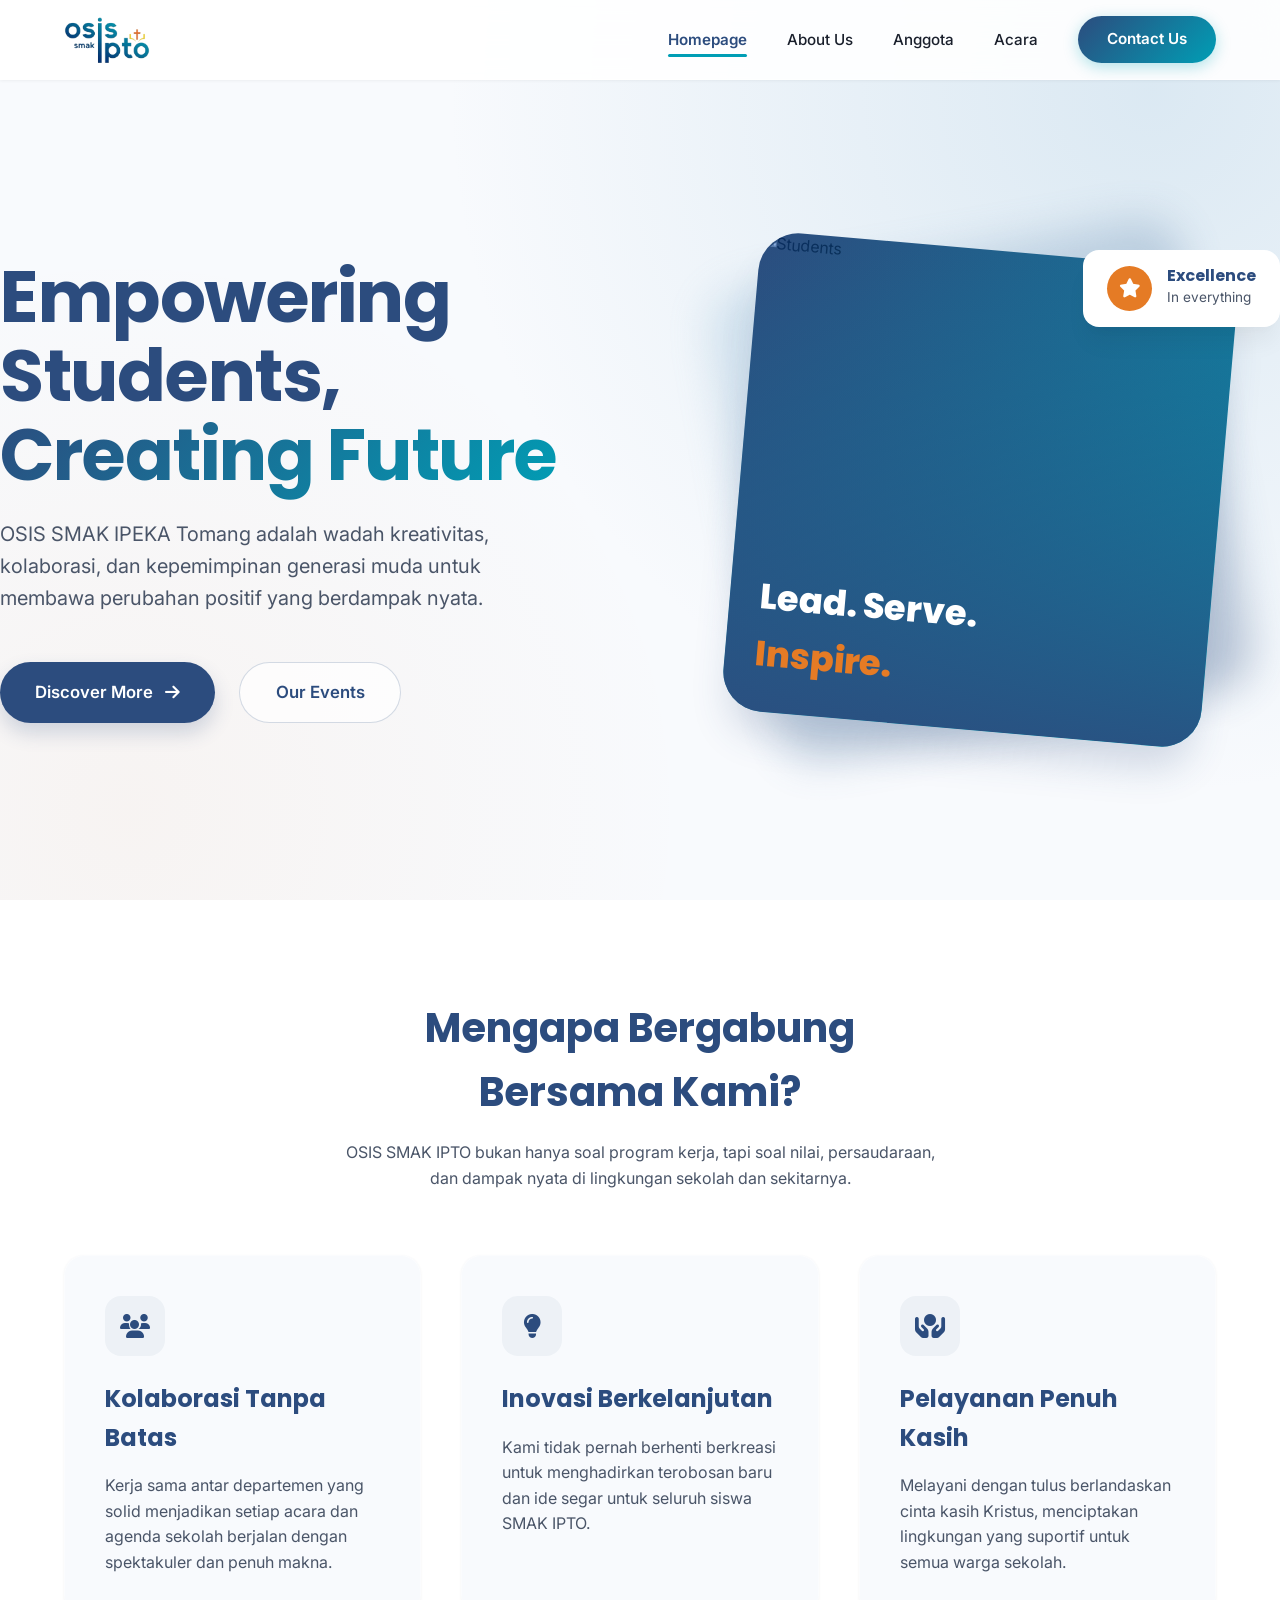
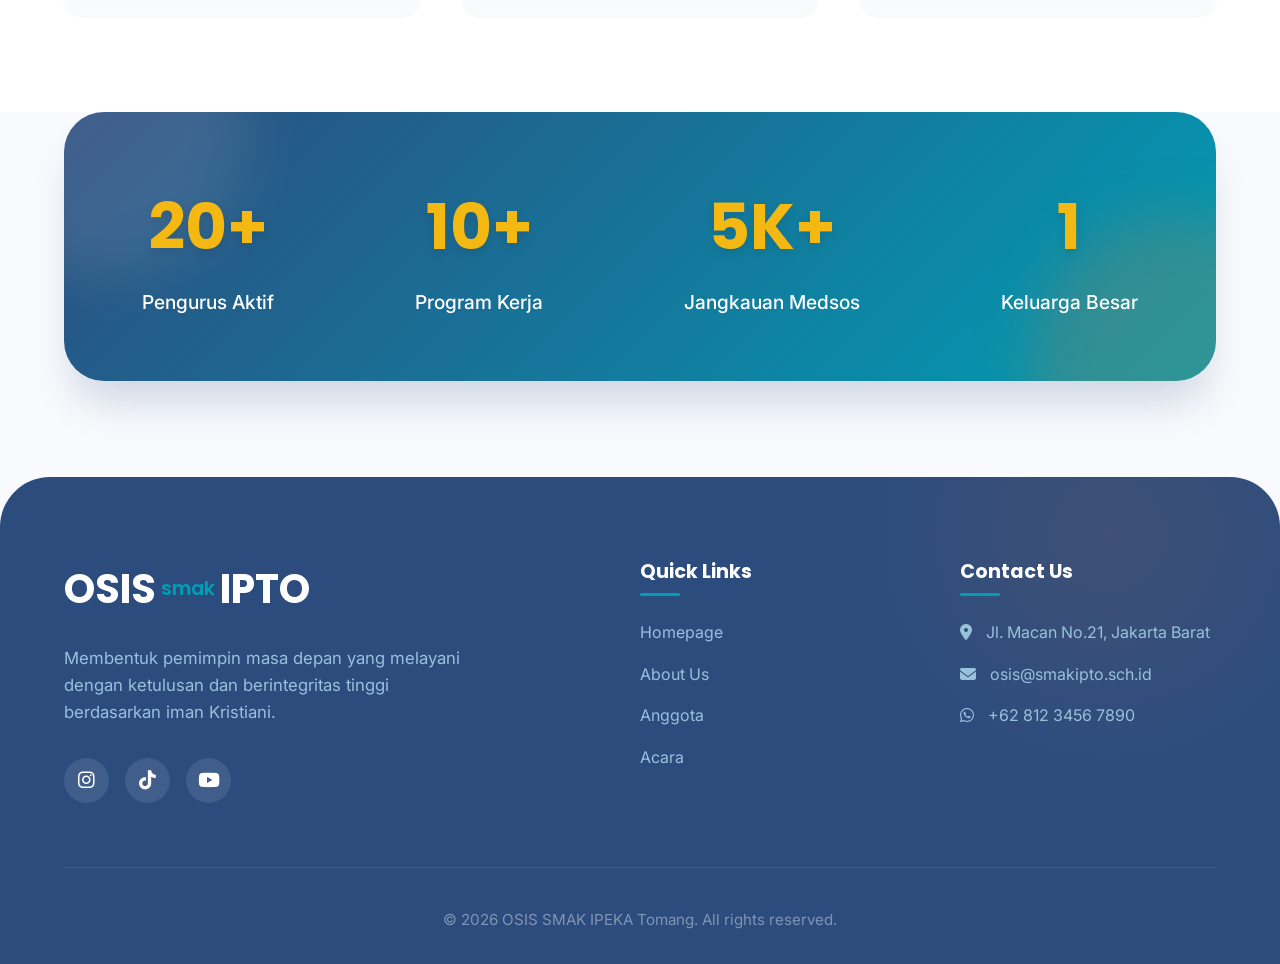
==== index.html @ 45a475e6 "first commit" ====
<!DOCTYPE html>
<html lang="id">

<head>
    <meta charset="UTF-8">
    <meta name="viewport" content="width=device-width, initial-scale=1.0">
    <title>OSIS SMAK IPTO | Homepage</title>
    <link rel="stylesheet" href="style.css">
    <!-- FontAwesome for Icons -->
    <link rel="stylesheet" href="https://cdnjs.cloudflare.com/ajax/libs/font-awesome/6.4.0/css/all.min.css">
</head>

<body>
    <!-- Navbar -->
    <nav class="navbar">
        <div class="nav-container">
            <a href="index.html" class="brand" style="display:flex; align-items:center; text-decoration: none;">
                <img src="assets/1000105640.png" alt="Logo OSIS IPTO" style="height: 50px; width: auto; border-radius: 8px; object-fit: cover;">
            </a>
            <ul class="nav-links">
                <li><a href="index.html" class="nav-link active">Homepage</a></li>
                <li><a href="aboutus.html" class="nav-link">About Us</a></li>
                <li><a href="anggota.html" class="nav-link">Anggota</a></li>
                <li><a href="acara.html" class="nav-link">Acara</a></li>
            </ul>
            <a href="contactus.html" class="btn-contact">Contact Us</a>
        </div>
    </nav>

    <!-- Main Content -->
    <main>
        <section class="hero">
            <div class="container hero-grid">
                <div class="hero-content">
                    <h1 class="animate-fade-up">Empowering Students, <span>Creating Future</span></h1>
                    <p class="animate-fade-up delay-1">OSIS SMAK IPEKA Tomang adalah wadah kreativitas, kolaborasi, dan
                        kepemimpinan generasi muda untuk membawa perubahan positif yang berdampak nyata.</p>
                    <div class="btn-group animate-fade-up delay-2">
                        <a href="aboutus.html" class="btn btn-primary">
                            Discover More <i class="fa-solid fa-arrow-right"></i>
                        </a>
                        <a href="acara.html" class="btn btn-outline">
                            Our Events
                        </a>
                    </div>
                </div>
                <div class="hero-image animate-fade-up delay-3">
                    <div
                        style="position: relative; width: 100%; aspect-ratio: 1; display:flex; justify-content:center; align-items:center;">
                        <div
                            style="width: 80%; height: 80%; background: linear-gradient(135deg, var(--light-blue), var(--primary)); border-radius: 40px; transform: rotate(-10deg); position: absolute; opacity: 0.3; filter: blur(20px);">
                        </div>
                        <div
                            style="width: 80%; height: 80%; background: linear-gradient(135deg, var(--primary), var(--accent-cyan)); border-radius: 40px; transform: rotate(5deg); box-shadow: var(--shadow-xl); overflow: hidden; position: relative; z-index: 2; display:flex; justify-content:center; align-items:center;">
                            <img src="https://images.unsplash.com/photo-1523580494863-6f3031224c94?ixlib=rb-4.0.3&auto=format&fit=crop&w=800&q=80"
                                alt="Students"
                                style="width:100%; height:100%; object-fit: cover; opacity: 0.8; mix-blend-mode: luminosity;">
                            <div
                                style="position: absolute; inset:0; background: linear-gradient(to top, rgba(44, 76, 126, 0.9), transparent);">
                            </div>
                            <h2
                                style="position: absolute; bottom: 30px; left: 30px; color: white; font-size: 2.2rem; font-weight: 800;">
                                Lead. Serve.<br><span style="color: var(--accent-orange);">Inspire.</span></h2>
                        </div>
                        <div
                            style="position: absolute; top: 10%; right: 0; background: white; padding: 1rem 1.5rem; border-radius: 16px; box-shadow: var(--shadow-lg); z-index: 3; display: flex; align-items:center; gap: 15px; animation: float 4s ease-in-out infinite;">
                            <div
                                style="background:var(--accent-orange); width:45px; height:45px; border-radius:50%; display:flex; align-items:center; justify-content:center; color:white; font-size: 1.2rem;">
                                <i class="fa-solid fa-star"></i></div>
                            <div>
                                <p
                                    style="font-weight:700; font-family:'Poppins'; font-size:1rem; margin:0; line-height:1; color: var(--primary);">
                                    Excellence</p><small style="color:var(--text-muted); font-size:0.85rem;">In
                                    everything</small>
                            </div>
                        </div>
                    </div>
                </div>
            </div>
        </section>

        <section class="section features">
            <div class="container">
                <div class="section-title">
                    <h2>Mengapa Bergabung Bersama Kami?</h2>
                    <p>OSIS SMAK IPTO bukan hanya soal program kerja, tapi soal nilai, persaudaraan, dan dampak nyata di
                        lingkungan sekolah dan sekitarnya.</p>
                </div>
                <div class="cards-grid">
                    <div class="card">
                        <div class="card-icon"><i class="fa-solid fa-users"></i></div>
                        <h3>Kolaborasi Tanpa Batas</h3>
                        <p>Kerja sama antar departemen yang solid menjadikan setiap acara dan agenda sekolah berjalan
                            dengan spektakuler dan penuh makna.</p>
                    </div>
                    <div class="card">
                        <div class="card-icon"><i class="fa-solid fa-lightbulb"></i></div>
                        <h3>Inovasi Berkelanjutan</h3>
                        <p>Kami tidak pernah berhenti berkreasi untuk menghadirkan terobosan baru dan ide segar untuk
                            seluruh siswa SMAK IPTO.</p>
                    </div>
                    <div class="card">
                        <div class="card-icon"><i class="fa-solid fa-hands-holding-circle"></i></div>
                        <h3>Pelayanan Penuh Kasih</h3>
                        <p>Melayani dengan tulus berlandaskan cinta kasih Kristus, menciptakan lingkungan yang suportif
                            untuk semua warga sekolah.</p>
                    </div>
                </div>
            </div>
        </section>

        <section class="section" style="padding-top: 0;">
            <div class="container">
                <div
                    style="background: linear-gradient(135deg, var(--primary), var(--accent-cyan)); color: white; border-radius: 40px; padding: 4rem 2rem; box-shadow: var(--shadow-xl); position: relative; overflow: hidden;">
                    <div
                        style="position: absolute; top: -50%; left: -10%; width: 300px; height: 300px; background: rgba(255,255,255,0.1); border-radius: 50%; filter: blur(30px);">
                    </div>
                    <div
                        style="position: absolute; bottom: -50%; right: -10%; width: 300px; height: 300px; background: rgba(229,123,37,0.2); border-radius: 50%; filter: blur(30px);">
                    </div>
                    <div
                        style="display: flex; justify-content: space-around; flex-wrap: wrap; text-align: center; gap: 3rem; position: relative; z-index: 2;">
                        <div>
                            <h2
                                style="font-size: 4rem; color: var(--accent-yellow); margin-bottom: 0.5rem; text-shadow: 0 4px 10px rgba(0,0,0,0.1);">
                                20+</h2>
                            <p style="font-size: 1.2rem; font-weight: 500;">Pengurus Aktif</p>
                        </div>
                        <div>
                            <h2
                                style="font-size: 4rem; color: var(--accent-yellow); margin-bottom: 0.5rem; text-shadow: 0 4px 10px rgba(0,0,0,0.1);">
                                10+</h2>
                            <p style="font-size: 1.2rem; font-weight: 500;">Program Kerja</p>
                        </div>
                        <div>
                            <h2
                                style="font-size: 4rem; color: var(--accent-yellow); margin-bottom: 0.5rem; text-shadow: 0 4px 10px rgba(0,0,0,0.1);">
                                5K+</h2>
                            <p style="font-size: 1.2rem; font-weight: 500;">Jangkauan Medsos</p>
                        </div>
                        <div>
                            <h2
                                style="font-size: 4rem; color: var(--accent-yellow); margin-bottom: 0.5rem; text-shadow: 0 4px 10px rgba(0,0,0,0.1);">
                                1</h2>
                            <p style="font-size: 1.2rem; font-weight: 500;">Keluarga Besar</p>
                        </div>
                    </div>
                </div>
            </div>
        </section>
    </main>

    <!-- Footer -->
    <footer>
        <div class="footer-grid">
            <div class="footer-brand">
                <h2>OSIS<span>smak</span>IPTO</h2>
                <p>Membentuk pemimpin masa depan yang melayani dengan ketulusan dan berintegritas tinggi berdasarkan
                    iman Kristiani.</p>
                <div class="social-links">
                    <a href="#"><i class="fa-brands fa-instagram"></i></a>
                    <a href="#"><i class="fa-brands fa-tiktok"></i></a>
                    <a href="#"><i class="fa-brands fa-youtube"></i></a>
                </div>
            </div>
            <div class="footer-links">
                <h4>Quick Links</h4>
                <ul>
                    <li><a href="index.html">Homepage</a></li>
                    <li><a href="aboutus.html">About Us</a></li>
                    <li><a href="anggota.html">Anggota</a></li>
                    <li><a href="acara.html">Acara</a></li>
                </ul>
            </div>
            <div class="footer-links">
                <h4>Contact Us</h4>
                <ul>
                    <li><a href="#"><i class="fa-solid fa-location-dot" style="margin-right:10px;"></i> Jl. Macan No.21,
                            Jakarta Barat</a></li>
                    <li><a href="#"><i class="fa-solid fa-envelope" style="margin-right:10px;"></i>
                            osis@smakipto.sch.id</a></li>
                    <li><a href="#"><i class="fa-brands fa-whatsapp" style="margin-right:10px;"></i> +62 812 3456
                            7890</a></li>
                </ul>
            </div>
        </div>
        <div class="footer-bottom">
            <p>&copy; 2026 OSIS SMAK IPEKA Tomang. All rights reserved.</p>
        </div>
    </footer>
</body>

</html>
---- style.css ----
/* style.css */
@import url('https://fonts.googleapis.com/css2?family=Inter:wght@300;400;500;600;700;800&family=Poppins:wght@500;600;700;800&display=swap');

:root {
  --primary: #2c4c7e;
  --light-blue: #98c1db;
  --very-light-blue: #d1dce7;
  --grayish-blue: #a4c2d8;
  --white-blue: #e1e7ec;
  
  --accent-cyan: #009eb5;
  --accent-orange: #e57b25;
  --accent-yellow: #f3b811;

  --bg-color: #f8fafd;
  --surface: #ffffff;
  --text-main: #1a202c;
  --text-muted: #4a5568;
  --border-color: #e2e8f0;
  
  --nav-height: 80px;
  --shadow-sm: 0 1px 3px rgba(0,0,0,0.05);
  --shadow-md: 0 4px 6px rgba(0,0,0,0.05), 0 10px 15px rgba(0,0,0,0.02);
  --shadow-lg: 0 20px 25px -5px rgba(0,0,0,0.05), 0 10px 10px -5px rgba(0,0,0,0.02);
  --shadow-xl: 0 30px 40px -10px rgba(44, 76, 126, 0.2);
  --shadow-hover: 0 25px 30px -5px rgba(44, 76, 126, 0.15), 0 15px 15px -5px rgba(44, 76, 126, 0.05);
}

* { margin: 0; padding: 0; box-sizing: border-box; }
html { scroll-behavior: smooth; }
body {
  font-family: 'Inter', sans-serif;
  background-color: var(--bg-color);
  color: var(--text-main);
  line-height: 1.6;
  overflow-x: hidden;
}

h1, h2, h3, h4, .font-heading {
  font-family: 'Poppins', sans-serif;
  color: var(--primary);
}

a { text-decoration: none; color: inherit; transition: all 0.3s ease; }
ul { list-style: none; }

.navbar {
  position: fixed;
  top: 0;
  left: 0;
  width: 100%;
  height: var(--nav-height);
  background: rgba(255, 255, 255, 0.9);
  backdrop-filter: blur(16px);
  -webkit-backdrop-filter: blur(16px);
  border-bottom: 1px solid rgba(255, 255, 255, 0.5);
  box-shadow: var(--shadow-sm);
  z-index: 1000;
  display: flex;
  justify-content: space-between;
  align-items: center;
  padding: 0 5%;
  transition: all 0.3s ease;
}

.nav-container {
  display: flex;
  justify-content: space-between;
  align-items: center;
  width: 100%;
  max-width: 1280px;
  margin: 0 auto;
}

.brand {
  display: flex;
  align-items: center;
  gap: 0.3rem;
  font-family: 'Poppins', sans-serif;
  font-weight: 800;
  font-size: 2rem;
  letter-spacing: -1px;
}
.brand .osis { color: var(--accent-cyan); }
.brand .smak { color: var(--primary); font-weight: 700; font-size: 1.1rem; align-self: flex-end; margin-bottom: 5px; margin-left: -2px;}
.brand .ipto { color: var(--primary); margin-left: 2px;}

.nav-links {
  display: flex;
  gap: 2.5rem;
  align-items: center;
  margin-left: auto;
  margin-right: 2.5rem;
}

.nav-link {
  font-weight: 500;
  font-size: 0.95rem;
  color: var(--text-main);
  position: relative;
  padding: 0.5rem 0;
}
.nav-link::after {
  content: '';
  position: absolute;
  bottom: 0; left: 0;
  width: 0; height: 3px;
  background: var(--accent-cyan);
  transition: width 0.3s cubic-bezier(0.4, 0, 0.2, 1);
  border-radius: 3px;
}
.nav-link:hover { color: var(--accent-cyan); }
.nav-link:hover::after, .nav-link.active::after { width: 100%; }
.nav-link.active { color: var(--primary); font-weight: 600; }

.btn-contact {
  background: linear-gradient(135deg, var(--primary) 0%, var(--accent-cyan) 100%);
  color: white;
  padding: 0.7rem 1.8rem;
  border-radius: 50px;
  font-weight: 600;
  font-size: 0.95rem;
  box-shadow: 0 4px 15px rgba(0, 158, 181, 0.3);
  transition: all 0.3s ease;
}
.btn-contact:hover {
  transform: translateY(-2px);
  box-shadow: 0 8px 25px rgba(0, 158, 181, 0.4);
  color: white;
}

.section { padding: 6rem 5%; }
.container { max-width: 1280px; margin: 0 auto; }

.hero {
  min-height: 100vh;
  padding-top: var(--nav-height);
  display: flex;
  align-items: center;
  position: relative;
  overflow: hidden;
  background: radial-gradient(circle at 90% 10%, rgba(152, 193, 219, 0.3) 0%, transparent 50%),
              radial-gradient(circle at 10% 90%, rgba(229, 123, 37, 0.05) 0%, transparent 40%);
}

.hero-grid {
  display: grid;
  grid-template-columns: 1fr 1fr;
  gap: 5rem;
  align-items: center;
}

.hero-content h1 {
  font-size: 4.5rem;
  line-height: 1.1;
  margin-bottom: 1.5rem;
  letter-spacing: -1.5px;
}
.hero-content h1 span {
  background: linear-gradient(135deg, var(--primary), var(--accent-cyan));
  -webkit-background-clip: text;
  background-clip: text;
  -webkit-text-fill-color: transparent;
  color: transparent;
}
.hero-content p {
  font-size: 1.25rem;
  color: var(--text-muted);
  margin-bottom: 3rem;
  max-width: 500px;
}

.btn-group { display: flex; gap: 1.5rem; }
.btn {
  padding: 1rem 2.2rem;
  border-radius: 50px;
  font-weight: 600;
  display: inline-flex;
  align-items: center;
  gap: 0.75rem;
  transition: all 0.3s cubic-bezier(0.175, 0.885, 0.32, 1.275);
  font-size: 1.05rem;
}
.btn-primary {
  background: var(--primary);
  color: white;
  box-shadow: 0 10px 20px rgba(44, 76, 126, 0.2);
}
.btn-primary:hover {
  background: var(--accent-cyan);
  transform: translateY(-4px);
  box-shadow: 0 15px 30px rgba(0, 158, 181, 0.3);
}
.btn-outline {
  background: rgba(255,255,255,0.7);
  color: var(--primary);
  backdrop-filter: blur(10px);
  border: 1px solid rgba(44, 76, 126, 0.2);
}
.btn-outline:hover {
  background: white;
  border-color: var(--primary);
  transform: translateY(-4px);
  box-shadow: var(--shadow-md);
}

.features {
  background: white;
  position: relative;
  z-index: 10;
}
.section-title {
  text-align: center;
  max-width: 600px;
  margin: 0 auto 4rem auto;
}
.section-title h2 {
  font-size: 2.5rem;
  margin-bottom: 1rem;
}
.section-title p {
  color: var(--text-muted);
}
.cards-grid {
  display: grid;
  grid-template-columns: repeat(auto-fit, minmax(300px, 1fr));
  gap: 2.5rem;
}
.card {
  background: var(--bg-color);
  border-radius: 20px;
  padding: 2.5rem;
  transition: all 0.4s cubic-bezier(0.175, 0.885, 0.32, 1.275);
  border: 1px solid rgba(255,255,255,0.5);
  box-shadow: var(--shadow-sm);
  position: relative;
  overflow: hidden;
}
.card:hover {
  transform: translateY(-10px);
  box-shadow: var(--shadow-hover);
  background: white;
}
.card-icon {
  width: 60px;
  height: 60px;
  background: rgba(44, 76, 126, 0.05);
  border-radius: 16px;
  display: flex;
  align-items: center;
  justify-content: center;
  margin-bottom: 1.5rem;
  font-size: 1.5rem;
  color: var(--primary);
  transition: all 0.3s ease;
}
.card:hover .card-icon {
  background: var(--primary);
  color: white;
  transform: scale(1.1) rotate(5deg);
}
.card h3 {
  font-size: 1.5rem;
  margin-bottom: 1rem;
}
.card p {
  color: var(--text-muted);
}

.animate-fade-up {
  opacity: 0;
  transform: translateY(40px);
  animation: fadeUp 1s forwards cubic-bezier(0.2, 0.8, 0.2, 1);
}
.delay-1 { animation-delay: 0.15s; }
.delay-2 { animation-delay: 0.3s; }
.delay-3 { animation-delay: 0.45s; }

@keyframes fadeUp {
  to { opacity: 1; transform: translateY(0); }
}

@keyframes float {
  0% { transform: translateY(0px); }
  50% { transform: translateY(-15px); }
  100% { transform: translateY(0px); }
}

footer {
  background: var(--primary);
  color: white;
  padding: 5rem 5% 2rem;
  border-top-left-radius: 50px;
  border-top-right-radius: 50px;
  position: relative;
  overflow: hidden;
}
footer::before {
  content: '';
  position: absolute;
  top: -50%; right: -10%;
  width: 600px; height: 600px;
  background: radial-gradient(circle, rgba(229,123,37,0.1) 0%, transparent 60%);
  border-radius: 50%;
  pointer-events: none;
}
.footer-grid {
  display: grid;
  grid-template-columns: 2fr 1fr 1fr;
  gap: 4rem;
  max-width: 1280px;
  margin: 0 auto 4rem;
  position: relative;
  z-index: 2;
}
.footer-brand h2 {
  font-family: 'Poppins';
  font-size: 2.5rem;
  margin-bottom: 1.5rem;
  color: white;
  display: flex;
  align-items: center;
  gap: 0.3rem;
}
.footer-brand h2 span {
  font-weight: 600;
  font-size: 1.2rem;
  color: var(--accent-cyan);
}
.footer-brand p {
  color: var(--light-blue);
  max-width: 400px;
  font-size: 1.05rem;
}
.social-links {
  display: flex; gap: 1rem; margin-top: 2rem;
}
.social-links a {
  width: 45px; height: 45px;
  background: rgba(255,255,255,0.1);
  border-radius: 50%;
  display: flex; align-items: center; justify-content: center;
  font-size: 1.2rem;
  transition: all 0.3s ease;
  backdrop-filter: blur(10px);
}
.social-links a:hover {
  background: var(--accent-orange);
  transform: translateY(-5px);
  color: white;
}
.footer-links h4 {
  color: white;
  margin-bottom: 1.5rem;
  font-size: 1.2rem;
  position: relative;
  padding-bottom: 0.5rem;
}
.footer-links h4::after {
  content: '';
  position: absolute;
  bottom: 0; left: 0;
  width: 40px; height: 3px;
  background: var(--accent-cyan);
  border-radius: 3px;
}
.footer-links ul {
  display: flex; flex-direction: column; gap: 1rem;
}
.footer-links a, .footer-links li {
  color: var(--light-blue);
  transition: all 0.3s ease;
}
.footer-links a:hover {
  color: white;
  padding-left: 8px;
}
.footer-bottom {
  text-align: center;
  padding-top: 2.5rem;
  border-top: 1px solid rgba(255,255,255,0.1);
  color: rgba(255,255,255,0.4);
  font-size: 0.95rem;
}

@media (max-width: 991px) {
  .hero-grid { grid-template-columns: 1fr; text-align: center; gap: 3rem; }
  .hero-content h1 { font-size: 3.5rem; }
  .hero-content p { margin: 0 auto 2.5rem; }
  .btn-group { justify-content: center; }
  .footer-grid { grid-template-columns: 1fr; gap: 3rem; }
  .nav-links { display: none; }
  .btn-contact { display: none; }
}
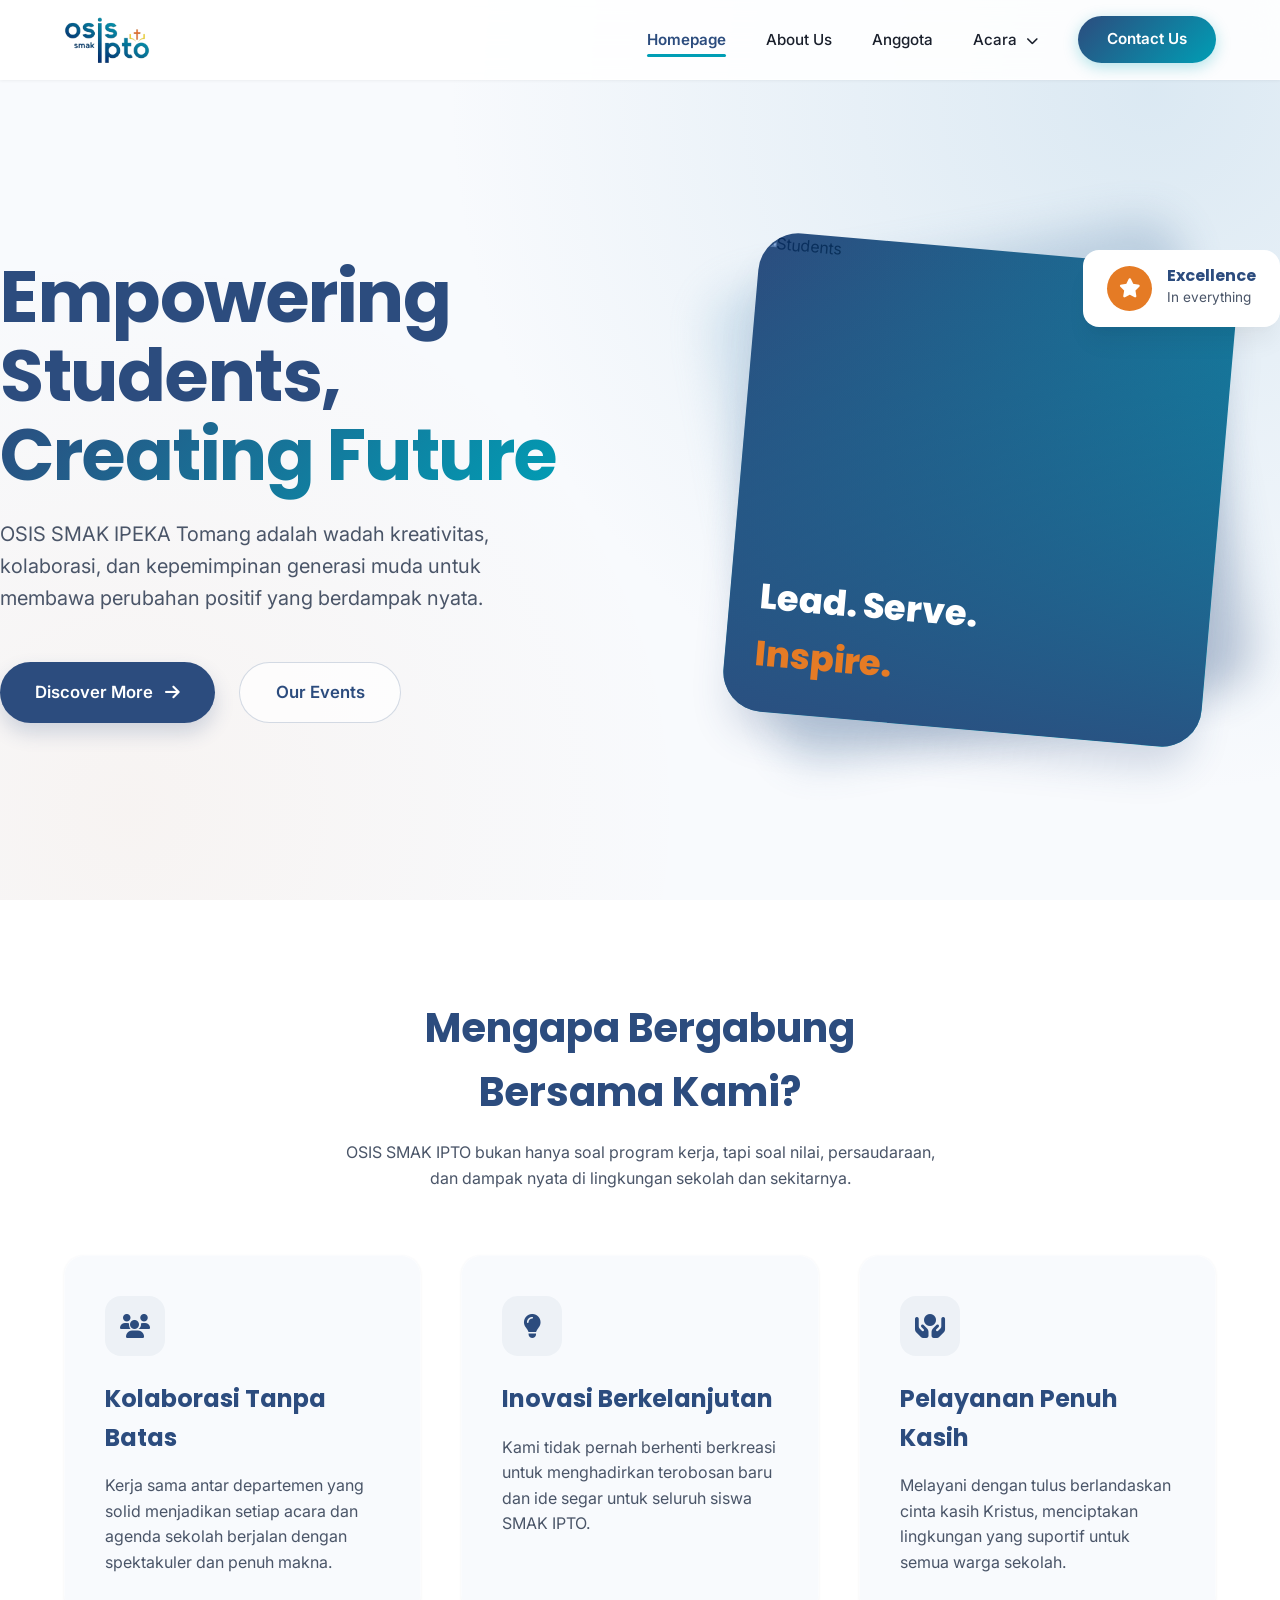
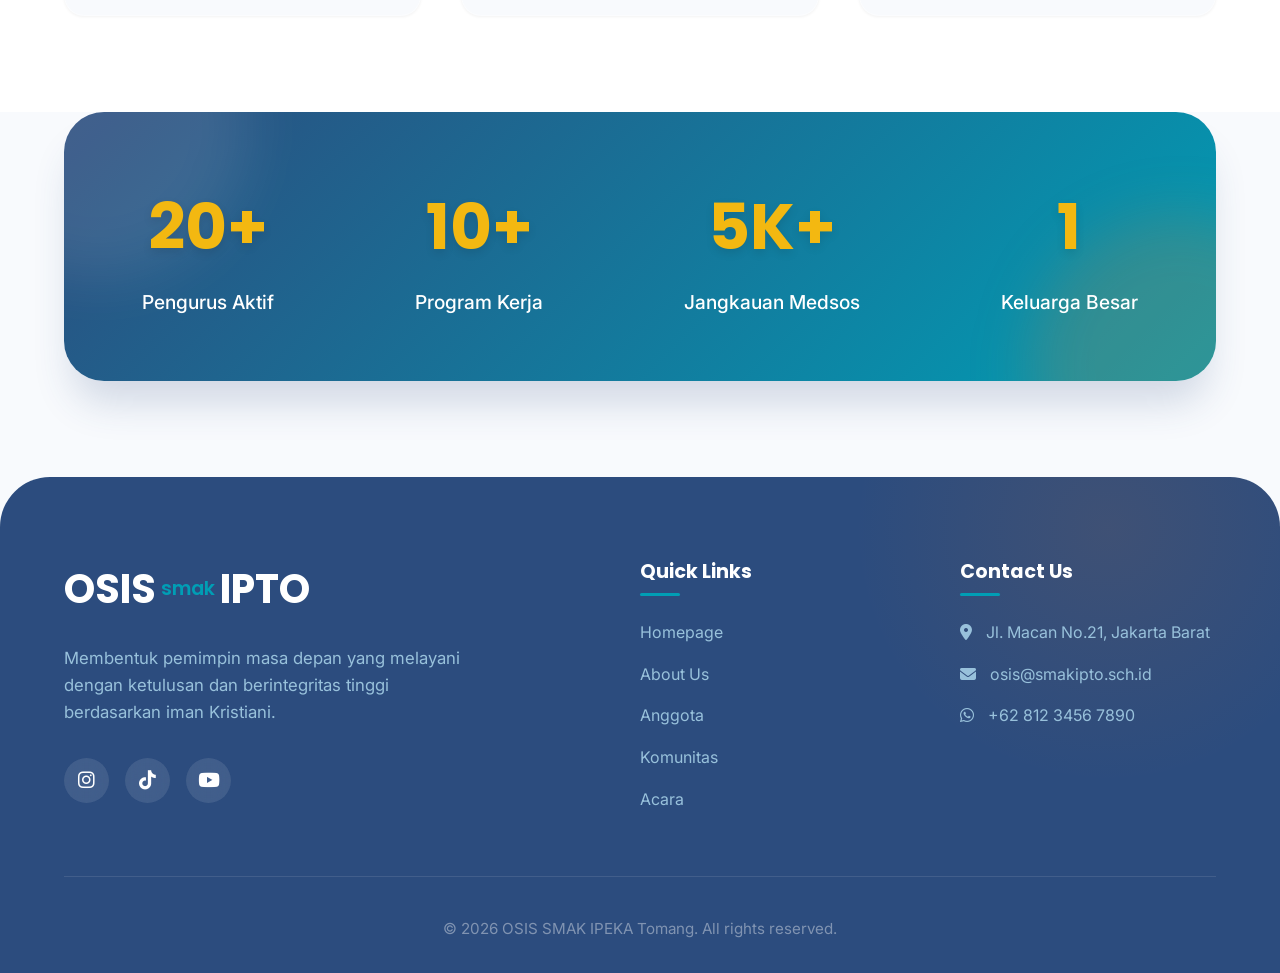
==== commit 047f298b: "second" ====
--- a/index.html
+++ b/index.html
@@ -21,7 +21,13 @@
                 <li><a href="index.html" class="nav-link active">Homepage</a></li>
                 <li><a href="aboutus.html" class="nav-link">About Us</a></li>
                 <li><a href="anggota.html" class="nav-link">Anggota</a></li>
-                <li><a href="acara.html" class="nav-link">Acara</a></li>
+                <li class="dropdown">
+                    <a href="acara.html" class="nav-link">Acara <i class="fa-solid fa-chevron-down" style="font-size: 0.8em; margin-left: 5px;"></i></a>
+                    <div class="dropdown-content">
+                        <a href="komunitas.html">Komunitas</a>
+                        <a href="acara-paskah.html">Acara Paskah</a>
+                    </div>
+                </li>
             </ul>
             <a href="contactus.html" class="btn-contact">Contact Us</a>
         </div>
@@ -170,6 +176,7 @@
                     <li><a href="index.html">Homepage</a></li>
                     <li><a href="aboutus.html">About Us</a></li>
                     <li><a href="anggota.html">Anggota</a></li>
+                    <li><a href="komunitas.html">Komunitas</a></li>
                     <li><a href="acara.html">Acara</a></li>
                 </ul>
             </div>
--- a/style.css
+++ b/style.css
@@ -7,7 +7,7 @@
   --very-light-blue: #d1dce7;
   --grayish-blue: #a4c2d8;
   --white-blue: #e1e7ec;
-  
+
   --accent-cyan: #009eb5;
   --accent-orange: #e57b25;
   --accent-yellow: #f3b811;
@@ -17,17 +17,25 @@
   --text-main: #1a202c;
   --text-muted: #4a5568;
   --border-color: #e2e8f0;
-  
+
   --nav-height: 80px;
-  --shadow-sm: 0 1px 3px rgba(0,0,0,0.05);
-  --shadow-md: 0 4px 6px rgba(0,0,0,0.05), 0 10px 15px rgba(0,0,0,0.02);
-  --shadow-lg: 0 20px 25px -5px rgba(0,0,0,0.05), 0 10px 10px -5px rgba(0,0,0,0.02);
+  --shadow-sm: 0 1px 3px rgba(0, 0, 0, 0.05);
+  --shadow-md: 0 4px 6px rgba(0, 0, 0, 0.05), 0 10px 15px rgba(0, 0, 0, 0.02);
+  --shadow-lg: 0 20px 25px -5px rgba(0, 0, 0, 0.05), 0 10px 10px -5px rgba(0, 0, 0, 0.02);
   --shadow-xl: 0 30px 40px -10px rgba(44, 76, 126, 0.2);
   --shadow-hover: 0 25px 30px -5px rgba(44, 76, 126, 0.15), 0 15px 15px -5px rgba(44, 76, 126, 0.05);
 }
 
-* { margin: 0; padding: 0; box-sizing: border-box; }
-html { scroll-behavior: smooth; }
+* {
+  margin: 0;
+  padding: 0;
+  box-sizing: border-box;
+}
+
+html {
+  scroll-behavior: smooth;
+}
+
 body {
   font-family: 'Inter', sans-serif;
   background-color: var(--bg-color);
@@ -36,13 +44,24 @@
   overflow-x: hidden;
 }
 
-h1, h2, h3, h4, .font-heading {
+h1,
+h2,
+h3,
+h4,
+.font-heading {
   font-family: 'Poppins', sans-serif;
   color: var(--primary);
 }
 
-a { text-decoration: none; color: inherit; transition: all 0.3s ease; }
-ul { list-style: none; }
+a {
+  text-decoration: none;
+  color: inherit;
+  transition: all 0.3s ease;
+}
+
+ul {
+  list-style: none;
+}
 
 .navbar {
   position: fixed;
@@ -81,9 +100,24 @@
   font-size: 2rem;
   letter-spacing: -1px;
 }
-.brand .osis { color: var(--accent-cyan); }
-.brand .smak { color: var(--primary); font-weight: 700; font-size: 1.1rem; align-self: flex-end; margin-bottom: 5px; margin-left: -2px;}
-.brand .ipto { color: var(--primary); margin-left: 2px;}
+
+.brand .osis {
+  color: var(--accent-cyan);
+}
+
+.brand .smak {
+  color: var(--primary);
+  font-weight: 700;
+  font-size: 1.1rem;
+  align-self: flex-end;
+  margin-bottom: 5px;
+  margin-left: -2px;
+}
+
+.brand .ipto {
+  color: var(--primary);
+  margin-left: 2px;
+}
 
 .nav-links {
   display: flex;
@@ -100,18 +134,88 @@
   position: relative;
   padding: 0.5rem 0;
 }
+
 .nav-link::after {
   content: '';
   position: absolute;
-  bottom: 0; left: 0;
-  width: 0; height: 3px;
+  bottom: 0;
+  left: 0;
+  width: 0;
+  height: 3px;
   background: var(--accent-cyan);
   transition: width 0.3s cubic-bezier(0.4, 0, 0.2, 1);
   border-radius: 3px;
 }
-.nav-link:hover { color: var(--accent-cyan); }
-.nav-link:hover::after, .nav-link.active::after { width: 100%; }
-.nav-link.active { color: var(--primary); font-weight: 600; }
+
+.nav-link:hover {
+  color: var(--accent-cyan);
+}
+
+.nav-link:hover::after,
+.nav-link.active::after {
+  width: 100%;
+}
+
+.nav-link.active {
+  color: var(--primary);
+  font-weight: 600;
+}
+
+/* Dropdown Menu */
+.dropdown {
+  position: relative;
+  display: inline-block;
+}
+
+.dropdown-content {
+  position: absolute;
+  top: 100%;
+  left: 50%;
+  transform: translateX(-50%) translateY(10px);
+  background: rgba(255, 255, 255, 0.95);
+  backdrop-filter: blur(16px);
+  -webkit-backdrop-filter: blur(16px);
+  min-width: 200px;
+  border-radius: 16px;
+  box-shadow: var(--shadow-xl);
+  opacity: 0;
+
+  visibility: hidden;
+  transition: all 0.3s cubic-bezier(0.175, 0.885, 0.32, 1.275);
+  padding: 0.5rem;
+  z-index: 100;
+  border: 1px solid rgba(255, 255, 255, 0.5);
+}
+
+.dropdown:hover .dropdown-content {
+  opacity: 1;
+  visibility: visible;
+  transform: translateX(-50%) translateY(0);
+}
+
+.dropdown-content a {
+  color: var(--text-main);
+  padding: 0.8rem 1.2rem;
+  text-decoration: none;
+  display: block;
+  font-weight: 500;
+  border-radius: 10px;
+  transition: all 0.2s ease;
+}
+
+.dropdown-content a:hover {
+  background: rgba(0, 158, 181, 0.1);
+  color: var(--accent-cyan);
+  transform: translateX(5px);
+}
+
+.dropdown .fa-chevron-down {
+  transition: transform 0.3s ease;
+}
+
+.dropdown:hover .fa-chevron-down {
+  transform: rotate(180deg);
+}
 
 .btn-contact {
   background: linear-gradient(135deg, var(--primary) 0%, var(--accent-cyan) 100%);
@@ -123,14 +227,21 @@
   box-shadow: 0 4px 15px rgba(0, 158, 181, 0.3);
   transition: all 0.3s ease;
 }
+
 .btn-contact:hover {
   transform: translateY(-2px);
   box-shadow: 0 8px 25px rgba(0, 158, 181, 0.4);
   color: white;
 }
 
-.section { padding: 6rem 5%; }
-.container { max-width: 1280px; margin: 0 auto; }
+.section {
+  padding: 6rem 5%;
+}
+
+.container {
+  max-width: 1280px;
+  margin: 0 auto;
+}
 
 .hero {
   min-height: 100vh;
@@ -140,7 +251,7 @@
   position: relative;
   overflow: hidden;
   background: radial-gradient(circle at 90% 10%, rgba(152, 193, 219, 0.3) 0%, transparent 50%),
-              radial-gradient(circle at 10% 90%, rgba(229, 123, 37, 0.05) 0%, transparent 40%);
+    radial-gradient(circle at 10% 90%, rgba(229, 123, 37, 0.05) 0%, transparent 40%);
 }
 
 .hero-grid {
@@ -156,6 +267,7 @@
   margin-bottom: 1.5rem;
   letter-spacing: -1.5px;
 }
+
 .hero-content h1 span {
   background: linear-gradient(135deg, var(--primary), var(--accent-cyan));
   -webkit-background-clip: text;
@@ -163,6 +275,7 @@
   -webkit-text-fill-color: transparent;
   color: transparent;
 }
+
 .hero-content p {
   font-size: 1.25rem;
   color: var(--text-muted);
@@ -170,7 +283,11 @@
   max-width: 500px;
 }
 
-.btn-group { display: flex; gap: 1.5rem; }
+.btn-group {
+  display: flex;
+  gap: 1.5rem;
+}
+
 .btn {
   padding: 1rem 2.2rem;
   border-radius: 50px;
@@ -181,22 +298,26 @@
   transition: all 0.3s cubic-bezier(0.175, 0.885, 0.32, 1.275);
   font-size: 1.05rem;
 }
+
 .btn-primary {
   background: var(--primary);
   color: white;
   box-shadow: 0 10px 20px rgba(44, 76, 126, 0.2);
 }
+
 .btn-primary:hover {
   background: var(--accent-cyan);
   transform: translateY(-4px);
   box-shadow: 0 15px 30px rgba(0, 158, 181, 0.3);
 }
+
 .btn-outline {
-  background: rgba(255,255,255,0.7);
+  background: rgba(255, 255, 255, 0.7);
   color: var(--primary);
   backdrop-filter: blur(10px);
   border: 1px solid rgba(44, 76, 126, 0.2);
 }
+
 .btn-outline:hover {
   background: white;
   border-color: var(--primary);
@@ -209,38 +330,53 @@
   position: relative;
   z-index: 10;
 }
+
 .section-title {
   text-align: center;
   max-width: 600px;
   margin: 0 auto 4rem auto;
 }
+
 .section-title h2 {
   font-size: 2.5rem;
   margin-bottom: 1rem;
 }
+
 .section-title p {
   color: var(--text-muted);
 }
+
 .cards-grid {
   display: grid;
   grid-template-columns: repeat(auto-fit, minmax(300px, 1fr));
   gap: 2.5rem;
 }
+
 .card {
   background: var(--bg-color);
   border-radius: 20px;
   padding: 2.5rem;
   transition: all 0.4s cubic-bezier(0.175, 0.885, 0.32, 1.275);
-  border: 1px solid rgba(255,255,255,0.5);
+  border: 1px solid rgba(255, 255, 255, 0.5);
   box-shadow: var(--shadow-sm);
   position: relative;
   overflow: hidden;
 }
+
 .card:hover {
   transform: translateY(-10px);
   box-shadow: var(--shadow-hover);
   background: white;
 }
+.hover-card {
+  transition: all 0.4s cubic-bezier(0.175, 0.885, 0.32, 1.275);
+}
+.hover-card:hover {
+  transform: translateY(-10px);
+  box-shadow: var(--shadow-hover);
+  background: white;
+}
+
 .card-icon {
   width: 60px;
   height: 60px;
@@ -254,15 +390,18 @@
   color: var(--primary);
   transition: all 0.3s ease;
 }
+
 .card:hover .card-icon {
   background: var(--primary);
   color: white;
   transform: scale(1.1) rotate(5deg);
 }
+
 .card h3 {
   font-size: 1.5rem;
   margin-bottom: 1rem;
 }
+
 .card p {
   color: var(--text-muted);
 }
@@ -272,18 +411,38 @@
   transform: translateY(40px);
   animation: fadeUp 1s forwards cubic-bezier(0.2, 0.8, 0.2, 1);
 }
-.delay-1 { animation-delay: 0.15s; }
-.delay-2 { animation-delay: 0.3s; }
-.delay-3 { animation-delay: 0.45s; }
+
+.delay-1 {
+  animation-delay: 0.15s;
+}
+
+.delay-2 {
+  animation-delay: 0.3s;
+}
+
+.delay-3 {
+  animation-delay: 0.45s;
+}
 
 @keyframes fadeUp {
-  to { opacity: 1; transform: translateY(0); }
+  to {
+    opacity: 1;
+    transform: translateY(0);
+  }
 }
 
 @keyframes float {
-  0% { transform: translateY(0px); }
-  50% { transform: translateY(-15px); }
-  100% { transform: translateY(0px); }
+  0% {
+    transform: translateY(0px);
+  }
+
+  50% {
+    transform: translateY(-15px);
+  }
+
+  100% {
+    transform: translateY(0px);
+  }
 }
 
 footer {
@@ -295,15 +454,19 @@
   position: relative;
   overflow: hidden;
 }
+
 footer::before {
   content: '';
   position: absolute;
-  top: -50%; right: -10%;
-  width: 600px; height: 600px;
-  background: radial-gradient(circle, rgba(229,123,37,0.1) 0%, transparent 60%);
+  top: -50%;
+  right: -10%;
+  width: 600px;
+  height: 600px;
+  background: radial-gradient(circle, rgba(229, 123, 37, 0.1) 0%, transparent 60%);
   border-radius: 50%;
   pointer-events: none;
 }
+
 .footer-grid {
   display: grid;
   grid-template-columns: 2fr 1fr 1fr;
@@ -313,6 +476,7 @@
   position: relative;
   z-index: 2;
 }
+
 .footer-brand h2 {
   font-family: 'Poppins';
   font-size: 2.5rem;
@@ -322,33 +486,44 @@
   align-items: center;
   gap: 0.3rem;
 }
+
 .footer-brand h2 span {
   font-weight: 600;
   font-size: 1.2rem;
   color: var(--accent-cyan);
 }
+
 .footer-brand p {
   color: var(--light-blue);
   max-width: 400px;
   font-size: 1.05rem;
 }
+
 .social-links {
-  display: flex; gap: 1rem; margin-top: 2rem;
-}
+  display: flex;
+  gap: 1rem;
+  margin-top: 2rem;
+}
+
 .social-links a {
-  width: 45px; height: 45px;
-  background: rgba(255,255,255,0.1);
+  width: 45px;
+  height: 45px;
+  background: rgba(255, 255, 255, 0.1);
   border-radius: 50%;
-  display: flex; align-items: center; justify-content: center;
+  display: flex;
+  align-items: center;
+  justify-content: center;
   font-size: 1.2rem;
   transition: all 0.3s ease;
   backdrop-filter: blur(10px);
 }
+
 .social-links a:hover {
   background: var(--accent-orange);
   transform: translateY(-5px);
   color: white;
 }
+
 .footer-links h4 {
   color: white;
   margin-bottom: 1.5rem;
@@ -356,39 +531,72 @@
   position: relative;
   padding-bottom: 0.5rem;
 }
+
 .footer-links h4::after {
   content: '';
   position: absolute;
-  bottom: 0; left: 0;
-  width: 40px; height: 3px;
+  bottom: 0;
+  left: 0;
+  width: 40px;
+  height: 3px;
   background: var(--accent-cyan);
   border-radius: 3px;
 }
+
 .footer-links ul {
-  display: flex; flex-direction: column; gap: 1rem;
-}
-.footer-links a, .footer-links li {
+  display: flex;
+  flex-direction: column;
+  gap: 1rem;
+}
+
+.footer-links a,
+.footer-links li {
   color: var(--light-blue);
   transition: all 0.3s ease;
 }
+
 .footer-links a:hover {
   color: white;
   padding-left: 8px;
 }
+
 .footer-bottom {
   text-align: center;
   padding-top: 2.5rem;
-  border-top: 1px solid rgba(255,255,255,0.1);
-  color: rgba(255,255,255,0.4);
+  border-top: 1px solid rgba(255, 255, 255, 0.1);
+  color: rgba(255, 255, 255, 0.4);
   font-size: 0.95rem;
 }
 
 @media (max-width: 991px) {
-  .hero-grid { grid-template-columns: 1fr; text-align: center; gap: 3rem; }
-  .hero-content h1 { font-size: 3.5rem; }
-  .hero-content p { margin: 0 auto 2.5rem; }
-  .btn-group { justify-content: center; }
-  .footer-grid { grid-template-columns: 1fr; gap: 3rem; }
-  .nav-links { display: none; }
-  .btn-contact { display: none; }
-}
+  .hero-grid {
+    grid-template-columns: 1fr;
+    text-align: center;
+    gap: 3rem;
+  }
+
+  .hero-content h1 {
+    font-size: 3.5rem;
+  }
+
+  .hero-content p {
+    margin: 0 auto 2.5rem;
+  }
+
+  .btn-group {
+    justify-content: center;
+  }
+
+  .footer-grid {
+    grid-template-columns: 1fr;
+    gap: 3rem;
+  }
+
+  .nav-links {
+    display: none;
+  }
+
+  .btn-contact {
+    display: none;
+  }
+}
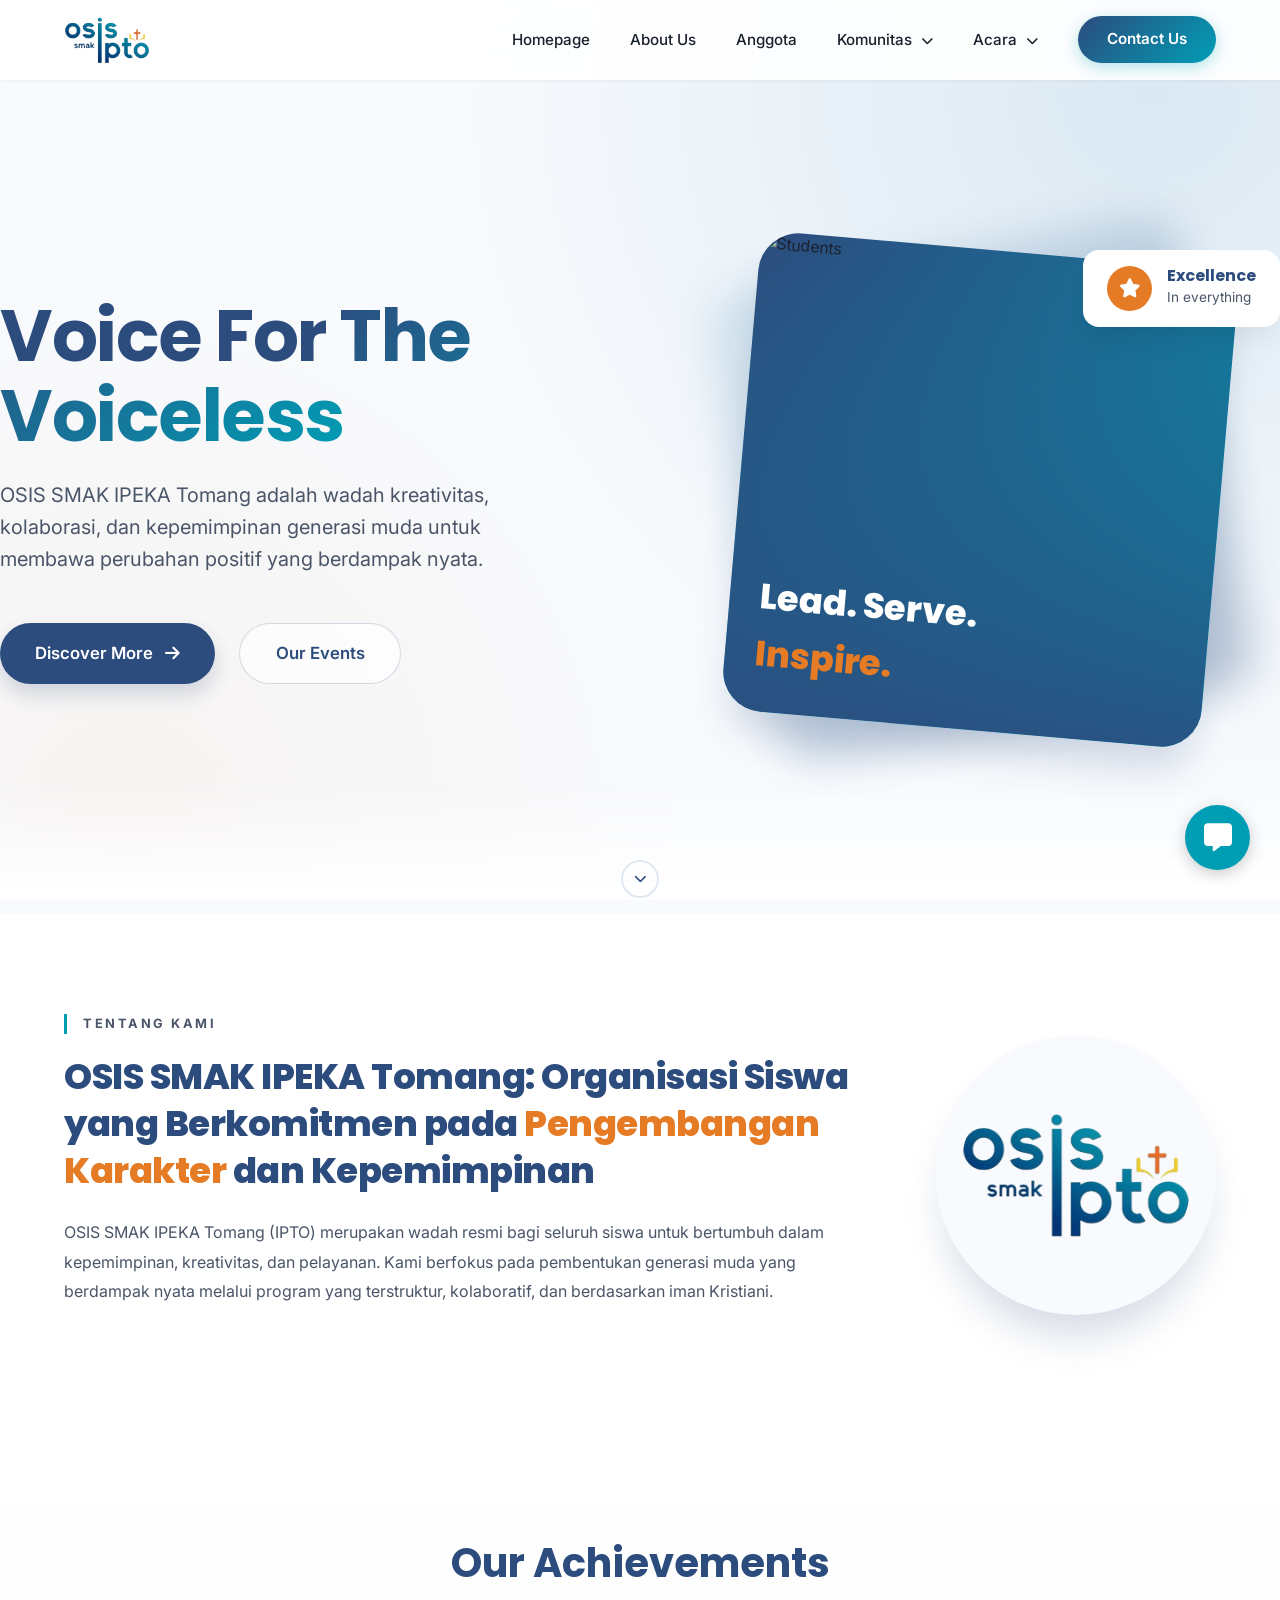
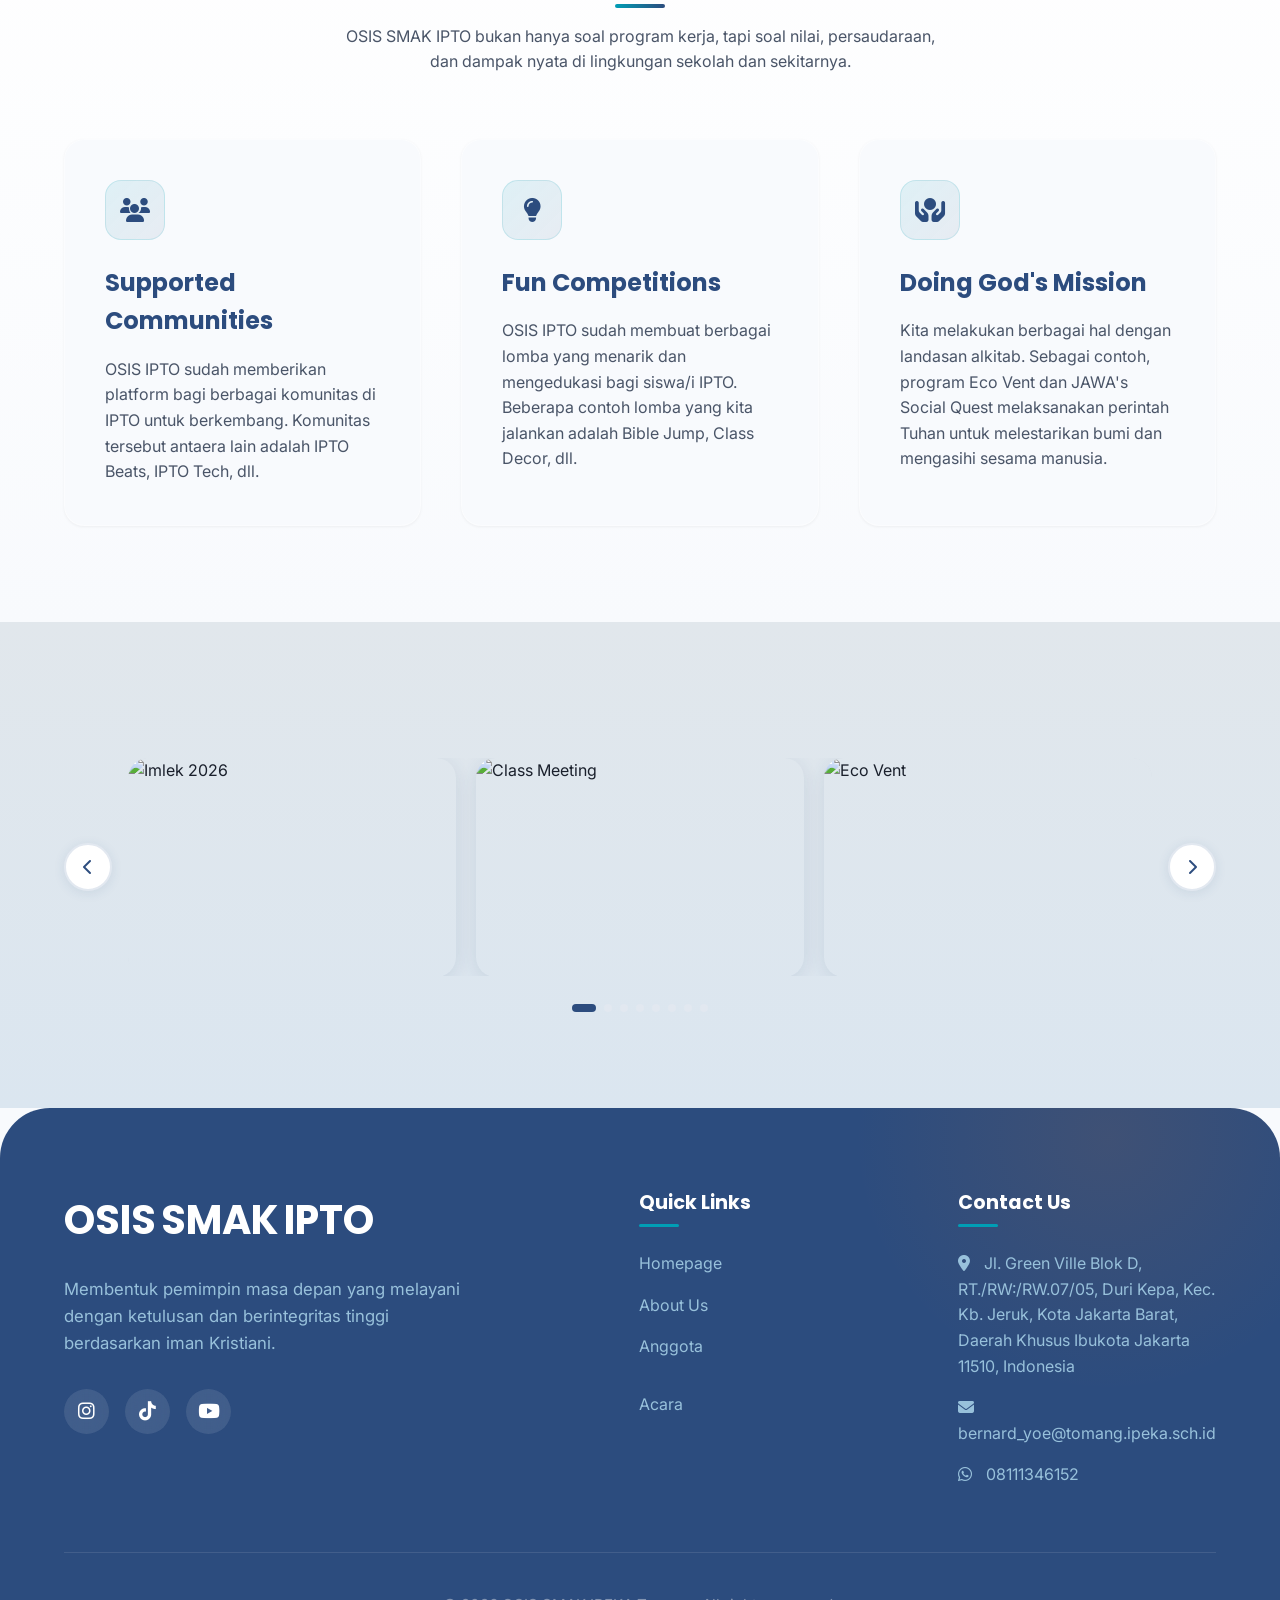
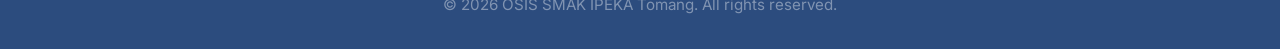
==== commit 565febd2: "Merge pull request #1 from Supernathz/master patch 1.67" ====
--- a/index.html
+++ b/index.html
@@ -11,41 +11,21 @@
 </head>
 
 <body>
-    <!-- Navbar -->
-    <nav class="navbar">
-        <div class="nav-container">
-            <a href="index.html" class="brand" style="display:flex; align-items:center; text-decoration: none;">
-                <img src="assets/1000105640.png" alt="Logo OSIS IPTO" style="height: 50px; width: auto; border-radius: 8px; object-fit: cover;">
-            </a>
-            <ul class="nav-links">
-                <li><a href="index.html" class="nav-link active">Homepage</a></li>
-                <li><a href="aboutus.html" class="nav-link">About Us</a></li>
-                <li><a href="anggota.html" class="nav-link">Anggota</a></li>
-                <li class="dropdown">
-                    <a href="acara.html" class="nav-link">Acara <i class="fa-solid fa-chevron-down" style="font-size: 0.8em; margin-left: 5px;"></i></a>
-                    <div class="dropdown-content">
-                        <a href="komunitas.html">Komunitas</a>
-                        <a href="acara-paskah.html">Acara Paskah</a>
-                    </div>
-                </li>
-            </ul>
-            <a href="contactus.html" class="btn-contact">Contact Us</a>
-        </div>
-    </nav>
+    <div id="global-nav"></div>
 
     <!-- Main Content -->
     <main>
         <section class="hero">
             <div class="container hero-grid">
                 <div class="hero-content">
-                    <h1 class="animate-fade-up">Empowering Students, <span>Creating Future</span></h1>
+                    <h1 class="animate-fade-up">Voice For <span>The Voiceless</span></h1>
                     <p class="animate-fade-up delay-1">OSIS SMAK IPEKA Tomang adalah wadah kreativitas, kolaborasi, dan
                         kepemimpinan generasi muda untuk membawa perubahan positif yang berdampak nyata.</p>
                     <div class="btn-group animate-fade-up delay-2">
-                        <a href="aboutus.html" class="btn btn-primary">
+                        <a href="aboutus" class="btn btn-primary">
                             Discover More <i class="fa-solid fa-arrow-right"></i>
                         </a>
-                        <a href="acara.html" class="btn btn-outline">
+                        <a href="acara" class="btn btn-outline">
                             Our Events
                         </a>
                     </div>
@@ -58,9 +38,8 @@
                         </div>
                         <div
                             style="width: 80%; height: 80%; background: linear-gradient(135deg, var(--primary), var(--accent-cyan)); border-radius: 40px; transform: rotate(5deg); box-shadow: var(--shadow-xl); overflow: hidden; position: relative; z-index: 2; display:flex; justify-content:center; align-items:center;">
-                            <img src="https://images.unsplash.com/photo-1523580494863-6f3031224c94?ixlib=rb-4.0.3&auto=format&fit=crop&w=800&q=80"
-                                alt="Students"
-                                style="width:100%; height:100%; object-fit: cover; opacity: 0.8; mix-blend-mode: luminosity;">
+                            <img src="assets/Dokumentasi/1000115376.jpg" alt="Students"
+                                style="width:100%; height:100%; object-fit: cover; opacity: 1;">
                             <div
                                 style="position: absolute; inset:0; background: linear-gradient(to top, rgba(44, 76, 126, 0.9), transparent);">
                             </div>
@@ -72,7 +51,8 @@
                             style="position: absolute; top: 10%; right: 0; background: white; padding: 1rem 1.5rem; border-radius: 16px; box-shadow: var(--shadow-lg); z-index: 3; display: flex; align-items:center; gap: 15px; animation: float 4s ease-in-out infinite;">
                             <div
                                 style="background:var(--accent-orange); width:45px; height:45px; border-radius:50%; display:flex; align-items:center; justify-content:center; color:white; font-size: 1.2rem;">
-                                <i class="fa-solid fa-star"></i></div>
+                                <i class="fa-solid fa-star"></i>
+                            </div>
                             <div>
                                 <p
                                     style="font-weight:700; font-family:'Poppins'; font-size:1rem; margin:0; line-height:1; color: var(--primary);">
@@ -85,117 +65,319 @@
             </div>
         </section>
 
+        <!-- Scroll Down Indicator -->
+        <div class="scroll-indicator" id="scrollIndicator">
+            <div class="scroll-arrow"><i class="fa-solid fa-chevron-down"></i></div>
+        </div>
+
+        <!-- Tentang Kami Section -->
+        <section class="section tentang-section">
+            <div class="container tentang-grid">
+                <div class="tentang-content">
+                    <span class="tentang-label reveal-item">Tentang Kami</span>
+                    <h2 class="tentang-title reveal-item">OSIS SMAK IPEKA Tomang: Organisasi Siswa yang Berkomitmen pada
+                        <span class="tentang-accent">Pengembangan Karakter</span> dan Kepemimpinan</h2>
+                    <p class="tentang-desc reveal-item">OSIS SMAK IPEKA Tomang (IPTO) merupakan wadah resmi bagi seluruh
+                        siswa untuk bertumbuh dalam kepemimpinan, kreativitas, dan pelayanan. Kami berfokus pada
+                        pembentukan generasi muda yang berdampak nyata melalui program yang terstruktur, kolaboratif,
+                        dan berdasarkan iman Kristiani.</p>
+                </div>
+                <div class="tentang-logo reveal-item">
+                    <img src="assets/Logo.png" alt="Logo OSIS SMAK IPTO" class="tentang-img-square">
+                </div>
+            </div>
+        </section>
+
         <section class="section features">
             <div class="container">
                 <div class="section-title">
-                    <h2>Mengapa Bergabung Bersama Kami?</h2>
+                    <h2>Our Achievements</h2>
                     <p>OSIS SMAK IPTO bukan hanya soal program kerja, tapi soal nilai, persaudaraan, dan dampak nyata di
                         lingkungan sekolah dan sekitarnya.</p>
                 </div>
                 <div class="cards-grid">
                     <div class="card">
                         <div class="card-icon"><i class="fa-solid fa-users"></i></div>
-                        <h3>Kolaborasi Tanpa Batas</h3>
-                        <p>Kerja sama antar departemen yang solid menjadikan setiap acara dan agenda sekolah berjalan
-                            dengan spektakuler dan penuh makna.</p>
+                        <h3>Supported Communities</h3>
+                        <p>OSIS IPTO sudah memberikan platform bagi berbagai komunitas di IPTO untuk berkembang.
+                            Komunitas
+                            tersebut antaera lain adalah IPTO Beats, IPTO Tech, dll.
+                        </p>
                     </div>
                     <div class="card">
                         <div class="card-icon"><i class="fa-solid fa-lightbulb"></i></div>
-                        <h3>Inovasi Berkelanjutan</h3>
-                        <p>Kami tidak pernah berhenti berkreasi untuk menghadirkan terobosan baru dan ide segar untuk
-                            seluruh siswa SMAK IPTO.</p>
+                        <h3>Fun Competitions</h3>
+                        <p>OSIS IPTO sudah membuat berbagai lomba yang menarik dan mengedukasi bagi siswa/i IPTO.
+                            Beberapa contoh lomba yang kita jalankan adalah Bible Jump, Class Decor, dll.
+                        </p>
                     </div>
                     <div class="card">
                         <div class="card-icon"><i class="fa-solid fa-hands-holding-circle"></i></div>
-                        <h3>Pelayanan Penuh Kasih</h3>
-                        <p>Melayani dengan tulus berlandaskan cinta kasih Kristus, menciptakan lingkungan yang suportif
-                            untuk semua warga sekolah.</p>
+                        <h3>Doing God's Mission</h3>
+                        <p>Kita melakukan berbagai hal dengan landasan alkitab. Sebagai contoh, program
+                            Eco Vent dan JAWA's Social Quest melaksanakan perintah Tuhan untuk melestarikan bumi dan
+                            mengasihi sesama manusia.
+                        </p>
                     </div>
                 </div>
             </div>
         </section>
 
-        <section class="section" style="padding-top: 0;">
-            <div class="container">
-                <div
-                    style="background: linear-gradient(135deg, var(--primary), var(--accent-cyan)); color: white; border-radius: 40px; padding: 4rem 2rem; box-shadow: var(--shadow-xl); position: relative; overflow: hidden;">
-                    <div
-                        style="position: absolute; top: -50%; left: -10%; width: 300px; height: 300px; background: rgba(255,255,255,0.1); border-radius: 50%; filter: blur(30px);">
-                    </div>
-                    <div
-                        style="position: absolute; bottom: -50%; right: -10%; width: 300px; height: 300px; background: rgba(229,123,37,0.2); border-radius: 50%; filter: blur(30px);">
-                    </div>
-                    <div
-                        style="display: flex; justify-content: space-around; flex-wrap: wrap; text-align: center; gap: 3rem; position: relative; z-index: 2;">
-                        <div>
-                            <h2
-                                style="font-size: 4rem; color: var(--accent-yellow); margin-bottom: 0.5rem; text-shadow: 0 4px 10px rgba(0,0,0,0.1);">
-                                20+</h2>
-                            <p style="font-size: 1.2rem; font-weight: 500;">Pengurus Aktif</p>
+        <section class="gallery-section">
+            <div class="gallery-container">
+                <!-- Carousel Wrapper -->
+                <div class="gallery-carousel" id="galleryCarousel">
+                    <button class="carousel-btn carousel-prev" id="carouselPrev" aria-label="Previous">
+                        <i class="fa-solid fa-chevron-left"></i>
+                    </button>
+
+                    <div class="carousel-track-outer">
+                        <div class="carousel-track" id="carouselTrack">
+                            <!-- Slide 1 -->
+                            <div class="gallery-slide">
+                                <img src="assets/Dokumentasi/1000115375.jpg" alt="Imlek 2026">
+                                <div class="gallery-overlay">
+                                    <div class="gallery-info">
+                                        <h4>Imlek 2026</h4>
+                                        <p>Perayaan Tahun Baru Imlek</p>
+                                    </div>
+                                </div>
+                            </div>
+                            <!-- Slide 2 -->
+                            <div class="gallery-slide">
+                                <img src="https://images.unsplash.com/photo-1529070538774-1843cb3265df?w=800&q=80"
+                                    alt="Class Meeting">
+                                <div class="gallery-overlay">
+                                    <div class="gallery-info">
+                                        <h4>Class Meeting</h4>
+                                        <p>Keseruan lomba antar kelas</p>
+                                    </div>
+                                </div>
+                            </div>
+                            <!-- Slide 3 -->
+                            <div class="gallery-slide">
+                                <img src="https://images.unsplash.com/photo-1517486808906-6ca8b3f04846?w=800&q=80"
+                                    alt="Eco Vent">
+                                <div class="gallery-overlay">
+                                    <div class="gallery-info">
+                                        <h4>Eco Vent</h4>
+                                        <p>Aksi peduli lingkungan sekolah</p>
+                                    </div>
+                                </div>
+                            </div>
+                            <!-- Slide 4 -->
+                            <div class="gallery-slide">
+                                <img src="https://images.unsplash.com/photo-1509062522246-3755977927d7?w=800&q=80"
+                                    alt="Baksos OSIS">
+                                <div class="gallery-overlay">
+                                    <div class="gallery-info">
+                                        <h4>Baksos OSIS</h4>
+                                        <p>Berbagi kasih dengan sesama</p>
+                                    </div>
+                                </div>
+                            </div>
+                            <!-- Slide 5 -->
+                            <div class="gallery-slide">
+                                <img src="https://images.unsplash.com/photo-1511671782779-c97d3d27a1d4?w=800&q=80"
+                                    alt="Pensi SMAK IPTO">
+                                <div class="gallery-overlay">
+                                    <div class="gallery-info">
+                                        <h4>Pensi SMAK IPTO</h4>
+                                        <p>Penampilan bakat siswa/i</p>
+                                    </div>
+                                </div>
+                            </div>
+                            <!-- Slide 6 -->
+                            <div class="gallery-slide">
+                                <img src="https://images.unsplash.com/photo-1524178232363-1fb28f74b573?w=800&q=80"
+                                    alt="Seminar Kepemimpinan">
+                                <div class="gallery-overlay">
+                                    <div class="gallery-info">
+                                        <h4>Seminar Kepemimpinan</h4>
+                                        <p>Membangun karakter pemimpin</p>
+                                    </div>
+                                </div>
+                            </div>
+                            <!-- Slide 7 -->
+                            <div class="gallery-slide">
+                                <img src="https://images.unsplash.com/photo-1541178735493-479c1a27ed24?w=800&q=80"
+                                    alt="Retreat OSIS">
+                                <div class="gallery-overlay">
+                                    <div class="gallery-info">
+                                        <h4>Retreat OSIS</h4>
+                                        <p>Mempererat hubungan pengurus</p>
+                                    </div>
+                                </div>
+                            </div>
+                            <!-- Slide 8 -->
+                            <div class="gallery-slide">
+                                <img src="https://images.unsplash.com/photo-1559027615-cd4628902d4a?w=800&q=80"
+                                    alt="JAWA Social Quest">
+                                <div class="gallery-overlay">
+                                    <div class="gallery-info">
+                                        <h4>JAWA's Social Quest</h4>
+                                        <p>Melayani masyarakat sekitar</p>
+                                    </div>
+                                </div>
+                            </div>
                         </div>
-                        <div>
-                            <h2
-                                style="font-size: 4rem; color: var(--accent-yellow); margin-bottom: 0.5rem; text-shadow: 0 4px 10px rgba(0,0,0,0.1);">
-                                10+</h2>
-                            <p style="font-size: 1.2rem; font-weight: 500;">Program Kerja</p>
-                        </div>
-                        <div>
-                            <h2
-                                style="font-size: 4rem; color: var(--accent-yellow); margin-bottom: 0.5rem; text-shadow: 0 4px 10px rgba(0,0,0,0.1);">
-                                5K+</h2>
-                            <p style="font-size: 1.2rem; font-weight: 500;">Jangkauan Medsos</p>
-                        </div>
-                        <div>
-                            <h2
-                                style="font-size: 4rem; color: var(--accent-yellow); margin-bottom: 0.5rem; text-shadow: 0 4px 10px rgba(0,0,0,0.1);">
-                                1</h2>
-                            <p style="font-size: 1.2rem; font-weight: 500;">Keluarga Besar</p>
-                        </div>
-                    </div>
-                </div>
+                    </div>
+
+                    <button class="carousel-btn carousel-next" id="carouselNext" aria-label="Next">
+                        <i class="fa-solid fa-chevron-right"></i>
+                    </button>
+                </div>
+
+                <!-- Dot Indicators -->
+                <div class="carousel-dots" id="carouselDots"></div>
             </div>
         </section>
+
     </main>
 
     <!-- Footer -->
     <footer>
-        <div class="footer-grid">
-            <div class="footer-brand">
-                <h2>OSIS<span>smak</span>IPTO</h2>
-                <p>Membentuk pemimpin masa depan yang melayani dengan ketulusan dan berintegritas tinggi berdasarkan
-                    iman Kristiani.</p>
-                <div class="social-links">
-                    <a href="#"><i class="fa-brands fa-instagram"></i></a>
-                    <a href="#"><i class="fa-brands fa-tiktok"></i></a>
-                    <a href="#"><i class="fa-brands fa-youtube"></i></a>
-                </div>
-            </div>
-            <div class="footer-links">
-                <h4>Quick Links</h4>
-                <ul>
-                    <li><a href="index.html">Homepage</a></li>
-                    <li><a href="aboutus.html">About Us</a></li>
-                    <li><a href="anggota.html">Anggota</a></li>
-                    <li><a href="komunitas.html">Komunitas</a></li>
-                    <li><a href="acara.html">Acara</a></li>
-                </ul>
-            </div>
-            <div class="footer-links">
-                <h4>Contact Us</h4>
-                <ul>
-                    <li><a href="#"><i class="fa-solid fa-location-dot" style="margin-right:10px;"></i> Jl. Macan No.21,
-                            Jakarta Barat</a></li>
-                    <li><a href="#"><i class="fa-solid fa-envelope" style="margin-right:10px;"></i>
-                            osis@smakipto.sch.id</a></li>
-                    <li><a href="#"><i class="fa-brands fa-whatsapp" style="margin-right:10px;"></i> +62 812 3456
-                            7890</a></li>
-                </ul>
-            </div>
-        </div>
-        <div class="footer-bottom">
-            <p>&copy; 2026 OSIS SMAK IPEKA Tomang. All rights reserved.</p>
-        </div>
+        <div id="global-footer"></div>
     </footer>
+
+    <script>
+    // 1. Fetch the unified nav template
+    fetch('components/navbar.html')
+        .then(response => response.text())
+        .then(htmlContent => {
+            // 2. Inject the code layout into the placeholder target
+            document.getElementById('global-nav').innerHTML = htmlContent;
+            const currentPath = window.location.pathname.split('/').pop() || 'index';
+            document.querySelectorAll('.nav-link, .mobile-nav-link').forEach(link => {
+                if (link.getAttribute('href') === currentPath) {
+                    link.classList.add('active');
+                }
+            });
+            const mobileNavScript = document.createElement('script');
+            mobileNavScript.src = 'mobile-nav.js';
+            document.body.appendChild(mobileNavScript);
+        })
+        .catch(error => console.error('Error constructing modular navbar wrapper:', error));
+
+   // 2. Fetch the unified footer template
+    fetch('components/footer.html')
+        .then(response => response.text())
+        .then(htmlContent => {
+            // Inject the footer code into the placeholder target
+            document.getElementById('global-footer').innerHTML = htmlContent;
+        })
+        .catch(error => console.error('Error constructing modular footer wrapper:', error));
+    </script>
+    
+    <script src="scroll-reveal.js"></script>
+    <script>
+        // ===== NAVBAR SCROLL SHADOW =====
+        var scrollIndicator = document.getElementById('scrollIndicator');
+        var ticking = false;
+        window.addEventListener('scroll', function () {
+            if (!ticking) {
+                requestAnimationFrame(function () {
+                    var y = window.scrollY;
+                    
+                    // 🚨 Grab the navbar dynamically inside the scroll event!
+                    var navbar = document.querySelector('.navbar');
+                    if (navbar) {
+                        navbar.classList.toggle('scrolled', y > 60);
+                    }
+                    
+                    if (scrollIndicator) scrollIndicator.classList.toggle('hidden', y > 100);
+                    ticking = false;
+                });
+                ticking = true;
+            }
+        });
+
+        // ===== SCROLL ARROW CLICK =====
+        var scrollArrow = document.querySelector('.scroll-arrow');
+        if (scrollArrow) {
+            scrollArrow.addEventListener('click', function () {
+                var target = document.querySelector('.tentang-section');
+                if (target) target.scrollIntoView({ behavior: 'smooth' });
+            });
+        }
+
+        // ===== GALLERY CAROUSEL (step 1 image at a time) =====
+        (function () {
+            var track = document.getElementById('carouselTrack');
+            var dotsContainer = document.getElementById('carouselDots');
+            var prevBtn = document.getElementById('carouselPrev');
+            var nextBtn = document.getElementById('carouselNext');
+            if (!track) return;
+
+            var slides = Array.from(track.querySelectorAll('.gallery-slide'));
+            var total = slides.length;
+            var current = 0;
+            var autoTimer = null;
+            var AUTO_DELAY = 4000;
+
+            function visibleCount() {
+                if (window.innerWidth <= 540) return 1;
+                if (window.innerWidth <= 900) return 2;
+                return 3;
+            }
+
+            function buildDots() {
+                dotsContainer.innerHTML = '';
+                for (var i = 0; i < total; i++) {
+                    var d = document.createElement('button');
+                    d.className = 'carousel-dot' + (i === 0 ? ' active' : '');
+                    (function (idx) {
+                        d.addEventListener('click', function () { goTo(idx); startAuto(); });
+                    })(i);
+                    dotsContainer.appendChild(d);
+                }
+            }
+
+            function updateDots() {
+                var dots = dotsContainer.querySelectorAll('.carousel-dot');
+                for (var i = 0; i < dots.length; i++) {
+                    dots[i].classList.toggle('active', i === current);
+                }
+            }
+
+            function getSlideWidth() {
+                if (slides.length === 0) return 0;
+                var gap = parseFloat(getComputedStyle(track).gap) || 20;
+                return slides[0].offsetWidth + gap;
+            }
+
+            function goTo(index) {
+                var vis = visibleCount();
+                var maxIndex = Math.max(0, total - vis);
+                if (index < 0) { current = maxIndex; }
+                else if (index > maxIndex) { current = 0; }
+                else { current = index; }
+                track.style.transform = 'translateX(-' + (current * getSlideWidth()) + 'px)';
+                updateDots();
+            }
+
+            function startAuto() {
+                clearInterval(autoTimer);
+                autoTimer = setInterval(function () { goTo(current + 1); }, AUTO_DELAY);
+            }
+
+            buildDots();
+            startAuto();
+
+            nextBtn.addEventListener('click', function () { goTo(current + 1); startAuto(); });
+            prevBtn.addEventListener('click', function () { goTo(current - 1); startAuto(); });
+
+            track.parentElement.addEventListener('mouseenter', function () { clearInterval(autoTimer); });
+            track.parentElement.addEventListener('mouseleave', startAuto);
+
+            var resizeTimer;
+            window.addEventListener('resize', function () {
+                clearTimeout(resizeTimer);
+                resizeTimer = setTimeout(function () { goTo(current); }, 200);
+            });
+        })();
+    </script>
+<script src="chatbot.js?v=1.0.1"></script>
 </body>
 
 </html>
--- a/style.css
+++ b/style.css
@@ -175,16 +175,20 @@
   background: rgba(255, 255, 255, 0.95);
   backdrop-filter: blur(16px);
   -webkit-backdrop-filter: blur(16px);
-  min-width: 200px;
+  min-width: 450px; /* Made wider for 2 columns */
+  display: grid;
+  grid-template-columns: 1fr 1fr;
+  gap: 0.2rem;
   border-radius: 16px;
   box-shadow: var(--shadow-xl);
   opacity: 0;
-
   visibility: hidden;
   transition: all 0.3s cubic-bezier(0.175, 0.885, 0.32, 1.275);
   padding: 0.5rem;
   z-index: 100;
   border: 1px solid rgba(255, 255, 255, 0.5);
+  max-height: 60vh;
+  overflow-y: auto;
 }
 
 .dropdown:hover .dropdown-content {
@@ -488,9 +492,9 @@
 }
 
 .footer-brand h2 span {
-  font-weight: 600;
-  font-size: 1.2rem;
-  color: var(--accent-cyan);
+  font-weight: inherit;
+  font-size: inherit;
+  color: inherit;
 }
 
 .footer-brand p {
@@ -568,7 +572,187 @@
   font-size: 0.95rem;
 }
 
+/* ===== HAMBURGER MENU BUTTON ===== */
+.hamburger {
+  display: none;
+  flex-direction: column;
+  justify-content: center;
+  gap: 5px;
+  width: 44px;
+  height: 44px;
+  padding: 8px;
+  cursor: pointer;
+  background: none;
+  border: none;
+  z-index: 1100;
+  -webkit-tap-highlight-color: transparent;
+}
+
+.hamburger span {
+  display: block;
+  width: 24px;
+  height: 2.5px;
+  background: var(--primary);
+  border-radius: 3px;
+  transition: all 0.35s cubic-bezier(0.4, 0, 0.2, 1);
+  transform-origin: center;
+}
+
+.hamburger.active span:nth-child(1) {
+  transform: translateY(7.5px) rotate(45deg);
+}
+
+.hamburger.active span:nth-child(2) {
+  opacity: 0;
+  transform: scaleX(0);
+}
+
+.hamburger.active span:nth-child(3) {
+  transform: translateY(-7.5px) rotate(-45deg);
+}
+
+/* ===== MOBILE OVERLAY ===== */
+.mobile-overlay {
+  display: none;
+  position: fixed;
+  inset: 0;
+  background: rgba(0, 0, 0, 0.5);
+  z-index: 999;
+  opacity: 0;
+  transition: opacity 0.3s ease;
+  -webkit-backdrop-filter: blur(4px);
+  backdrop-filter: blur(4px);
+}
+
+.mobile-overlay.active {
+  opacity: 1;
+}
+
+/* ===== MOBILE NAV DRAWER ===== */
+.mobile-nav {
+  display: none;
+  position: fixed;
+  top: 0;
+  right: -100%;
+  width: min(85vw, 380px);
+  height: 100vh;
+  height: 100dvh;
+  background: rgba(255, 255, 255, 0.97);
+  -webkit-backdrop-filter: blur(20px);
+  backdrop-filter: blur(20px);
+  z-index: 1050;
+  flex-direction: column;
+  padding: calc(var(--nav-height) + 1rem) 1.5rem 2rem;
+  overflow-y: auto;
+  transition: right 0.4s cubic-bezier(0.4, 0, 0.2, 1);
+  box-shadow: -10px 0 30px rgba(0, 0, 0, 0.1);
+}
+
+.mobile-nav.active {
+  right: 0;
+}
+
+.mobile-nav-link {
+  display: flex;
+  align-items: center;
+  justify-content: space-between;
+  font-family: 'Poppins', sans-serif;
+  font-weight: 600;
+  font-size: 1.05rem;
+  color: var(--text-main);
+  padding: 1rem 0.5rem;
+  border-bottom: 1px solid var(--border-color);
+  transition: color 0.2s ease;
+}
+
+.mobile-nav-link:hover,
+.mobile-nav-link.active {
+  color: var(--accent-cyan);
+}
+
+.mobile-nav-link .fa-chevron-down {
+  font-size: 0.75rem;
+  transition: transform 0.3s ease;
+  color: var(--text-muted);
+}
+
+.mobile-nav-link.expanded .fa-chevron-down {
+  transform: rotate(180deg);
+  color: var(--accent-cyan);
+}
+
+.mobile-dropdown {
+  max-height: 0;
+  overflow: hidden;
+  transition: max-height 0.4s cubic-bezier(0.4, 0, 0.2, 1);
+  background: rgba(0, 0, 0, 0.02);
+  border-radius: 12px;
+  margin-bottom: 0.25rem;
+}
+
+.mobile-dropdown.open {
+  max-height: 350px; /* Fixed height to trigger scrolling */
+  overflow-y: auto;  /* Make the dropdown content scrollable vertically */
+}
+
+.mobile-dropdown a {
+  display: block;
+  padding: 0.8rem 1.2rem;
+  margin-bottom: 0.4rem; /* Added small margin between links */
+  font-size: 0.95rem;
+  font-weight: 500;
+  color: var(--text-muted);
+  border-radius: 8px;
+  transition: all 0.2s ease;
+}
+
+.mobile-dropdown a:hover {
+  background: rgba(0, 158, 181, 0.08);
+  color: var(--accent-cyan);
+  padding-left: 1.5rem;
+}
+
+.mobile-nav .mobile-contact-btn {
+  display: inline-flex;
+  align-items: center;
+  justify-content: center;
+  gap: 0.5rem;
+  margin-top: 1.5rem;
+  background: linear-gradient(135deg, var(--primary) 0%, var(--accent-cyan) 100%);
+  color: white;
+  padding: 1rem 2rem;
+  border-radius: 50px;
+  font-weight: 600;
+  font-size: 1rem;
+  box-shadow: 0 4px 15px rgba(0, 158, 181, 0.3);
+  transition: all 0.3s ease;
+  text-align: center;
+}
+
+.mobile-nav .mobile-contact-btn:hover {
+  transform: translateY(-2px);
+  box-shadow: 0 8px 25px rgba(0, 158, 181, 0.4);
+}
+
+/* ===== TABLET BREAKPOINT (991px) ===== */
 @media (max-width: 991px) {
+  .hamburger {
+    display: flex;
+  }
+
+  .mobile-nav,
+  .mobile-overlay {
+    display: flex;
+  }
+
+  .nav-links {
+    display: none !important;
+  }
+
+  .btn-contact {
+    display: none !important;
+  }
+
   .hero-grid {
     grid-template-columns: 1fr;
     text-align: center;
@@ -592,11 +776,1046 @@
     gap: 3rem;
   }
 
-  .nav-links {
+  .footer-brand {
+    text-align: center;
+  }
+
+  .footer-brand h2 {
+    justify-content: center;
+  }
+
+  .social-links {
+    justify-content: center;
+  }
+
+  .section-title h2 {
+    font-size: 2rem;
+  }
+
+  .section {
+    padding: 4rem 5%;
+  }
+
+  .cards-grid {
+    grid-template-columns: repeat(auto-fit, minmax(260px, 1fr));
+    gap: 1.5rem;
+  }
+
+  /* About us page - inline grid fix */
+  div[style*="grid-template-columns: 1fr 1fr"] {
+    grid-template-columns: 1fr !important;
+    gap: 2.5rem !important;
+  }
+
+  /* Dropdown content on tablet */
+  .dropdown-content {
+    min-width: 300px;
+    grid-template-columns: 1fr;
+  }
+}
+
+/* ===== PHONE BREAKPOINT (768px) ===== */
+@media (max-width: 768px) {
+  :root {
+    --nav-height: 65px;
+  }
+
+  .brand img,
+  .brand [style*="height: 50px"] {
+    height: 40px !important;
+  }
+
+  .hero {
+    min-height: 85vh;
+  }
+
+  .hero-content h1 {
+    font-size: 2.5rem;
+    letter-spacing: -1px;
+  }
+
+  .hero-content p {
+    font-size: 1.05rem;
+  }
+
+  .btn {
+    padding: 0.85rem 1.5rem;
+    font-size: 0.95rem;
+  }
+
+  .btn-group {
+    flex-direction: column;
+    align-items: center;
+    gap: 1rem;
+  }
+
+  .section {
+    padding: 3rem 5%;
+  }
+
+  .section-title {
+    margin-bottom: 2.5rem;
+  }
+
+  .section-title h2 {
+    font-size: 1.75rem;
+  }
+
+  .cards-grid {
+    grid-template-columns: 1fr;
+  }
+
+  .card {
+    border-radius: 16px;
+    padding: 2rem;
+  }
+
+  /* Footer responsive */
+  footer {
+    padding: 3rem 5% 1.5rem;
+    border-top-left-radius: 30px;
+    border-top-right-radius: 30px;
+  }
+
+  .footer-grid {
+    gap: 2rem;
+  }
+
+  .footer-brand h2 {
+    font-size: 2rem;
+  }
+
+  .footer-links h4 {
+    font-size: 1.05rem;
+  }
+
+  /* Hero image area */
+  .hero-image {
     display: none;
   }
 
-  .btn-contact {
+  /* Members grid on anggota page */
+  .members-grid {
+    gap: 1.2rem;
+  }
+
+  .members-grid .member-card {
+    flex: 1 1 140px;
+    max-width: 100%;
+  }
+
+  /* Inline style overrides for common page patterns */
+  /* Hero headings that use inline font-size */
+  h1[style*="font-size: 4rem"],
+  h1[style*="font-size: 4.5rem"],
+  h1[style*="font-size: 5rem"] {
+    font-size: 2.2rem !important;
+  }
+
+  h2[style*="font-size: 3rem"],
+  h2[style*="font-size: 2.5rem"] {
+    font-size: 1.75rem !important;
+  }
+
+  h2[style*="font-size: 4rem"] {
+    font-size: 2.5rem !important;
+  }
+
+  /* Stats section numbers */
+  h2[style*="font-size: 4rem"][style*="color: var(--accent-yellow)"] {
+    font-size: 2.5rem !important;
+  }
+
+  /* Paskah hero */
+  section[style*="height: 60vh"] {
+    height: 45vh !important;
+    min-height: 350px !important;
+  }
+
+  /* Schedule items on Paskah page */
+  .hover-card[style*="display: flex"][style*="border-left: 6px"] {
+    flex-direction: column !important;
+    align-items: flex-start !important;
+    gap: 0.5rem;
+  }
+
+  .hover-card[style*="display: flex"][style*="border-left: 6px"] div[style*="width: 2px"] {
+    width: 100% !important;
+    height: 1px !important;
+    margin: 0 !important;
+  }
+
+  .hover-card[style*="display: flex"][style*="border-left: 6px"] div[style*="min-width: 120px"] {
+    min-width: auto !important;
+    font-size: 1.2rem !important;
+  }
+
+  /* Event details floating card */
+  div[style*="display: flex"][style*="justify-content: space-around"][style*="flex-wrap: wrap"] {
+    flex-direction: column !important;
+    gap: 1.5rem !important;
+  }
+
+  /* Kegiatan page grid */
+  .kegiatan-grid {
+    grid-template-columns: 1fr !important;
+  }
+
+  /* Photo grid */
+  div[style*="grid-template-columns: repeat(auto-fill, minmax(300px, 1fr))"] {
+    grid-template-columns: 1fr !important;
+  }
+
+  /* Komunitas page header */
+  h1[style*="font-size: 4.5rem"] {
+    font-size: 2.2rem !important;
+  }
+
+  /* Padding overrides */
+  section[style*="padding: 8rem 5% 4rem"] {
+    padding: 5rem 5% 2.5rem !important;
+  }
+
+  /* Contact page social icons row */
+  div[style*="display: flex"][style*="gap: 1rem"]:not(.btn-group):not(.social-links):not(.footer-grid) {
+    flex-wrap: wrap;
+  }
+}
+
+/* ===== SMALL PHONE BREAKPOINT (480px) ===== */
+@media (max-width: 480px) {
+  .hero-content h1 {
+    font-size: 2rem;
+  }
+
+  .hero-content p {
+    font-size: 0.95rem;
+  }
+
+  .section-title h2 {
+    font-size: 1.5rem;
+  }
+
+  h1[style*="font-size: 4rem"],
+  h1[style*="font-size: 4.5rem"],
+  h1[style*="font-size: 5rem"] {
+    font-size: 1.8rem !important;
+  }
+
+  h2[style*="font-size: 3rem"],
+  h2[style*="font-size: 2.5rem"] {
+    font-size: 1.5rem !important;
+  }
+
+  h2[style*="font-size: 4rem"][style*="color: var(--accent-yellow)"] {
+    font-size: 2rem !important;
+  }
+
+  .card {
+    padding: 1.5rem;
+  }
+
+  .card h3 {
+    font-size: 1.25rem;
+  }
+
+  footer {
+    border-top-left-radius: 20px;
+    border-top-right-radius: 20px;
+  }
+
+  .members-grid .member-card {
+    flex: 1 1 100%;
+  }
+
+  /* CTA section padding */
+  div[style*="border-radius: 40px"][style*="padding: 4rem 2rem"] {
+    padding: 2.5rem 1.5rem !important;
+    border-radius: 24px !important;
+  }
+
+  /* Paskah floating card */
+  div[style*="border-radius: 24px"][style*="padding: 3rem"] {
+    padding: 1.5rem !important;
+  }
+
+  /* Club page specific */
+  .club-page .club-title {
+    font-size: 2rem !important;
+  }
+
+  .club-cta {
+    padding: 2.5rem 1.5rem !important;
+    border-radius: 16px !important;
+  }
+
+  .club-cta h3 {
+    font-size: 1.4rem !important;
+  }
+}
+
+/* ===== PREVENT BODY SCROLL WHEN MENU OPEN ===== */
+body.menu-open {
+  overflow: hidden;
+  position: fixed;
+  width: 100%;
+}
+/* Gallery Styles */
+.gallery-section { padding: 6rem 5%; background-color: var(--white-blue); }
+.gallery-container { max-width: 1280px; margin: 0 auto; }
+.gallery-grid { display: grid; grid-template-columns: repeat(auto-fill, minmax(300px, 1fr)); gap: 1.5rem; margin-top: 3rem; }
+.gallery-item { position: relative; border-radius: 20px; overflow: hidden; aspect-ratio: 4/3; cursor: pointer; box-shadow: var(--shadow-md); transition: all 0.5s cubic-bezier(0.175, 0.885, 0.32, 1.275); }
+.gallery-item img { width: 100%; height: 100%; object-fit: cover; transition: transform 0.5s ease; }
+.gallery-item:hover { transform: scale(1.03) translateY(-5px); box-shadow: var(--shadow-xl); z-index: 2; }
+.gallery-item:hover img { transform: scale(1.1); }
+.gallery-overlay { position: absolute; inset: 0; background: linear-gradient(to top, rgba(44, 76, 126, 0.8), transparent); display: flex; align-items: flex-end; padding: 1.5rem; opacity: 0; transition: opacity 0.3s ease; }
+.gallery-item:hover .gallery-overlay { opacity: 1; }
+.gallery-info { color: white; }
+.gallery-info h4 { color: white; font-size: 1.2rem; margin-bottom: 0.25rem; }
+.gallery-info p { font-size: 0.9rem; color: rgba(255, 255, 255, 0.8); }
+
+/* ===== TENTANG KAMI ===== */
+.tentang-section { background: white; }
+
+.tentang-grid {
+  display: grid;
+  grid-template-columns: 1fr 280px;
+  gap: 5rem;
+  align-items: center;
+}
+
+.tentang-label {
+  display: inline-block;
+  font-size: 0.8rem;
+  font-weight: 700;
+  color: var(--text-muted);
+  text-transform: uppercase;
+  letter-spacing: 2.5px;
+  margin-bottom: 1.25rem;
+  padding-left: 1rem;
+  border-left: 3px solid var(--accent-cyan);
+}
+
+.tentang-title {
+  font-size: clamp(1.5rem, 2.8vw, 2.3rem);
+  font-weight: 800;
+  color: var(--primary);
+  line-height: 1.3;
+  margin-bottom: 1.5rem;
+  letter-spacing: -0.5px;
+}
+
+.tentang-accent { color: var(--accent-orange); }
+
+.tentang-desc {
+  font-size: 1rem;
+  color: var(--text-muted);
+  line-height: 1.85;
+  margin-bottom: 2rem;
+}
+
+.tentang-badge {
+  display: inline-flex;
+  align-items: center;
+  gap: 0.6rem;
+  background: var(--bg-color);
+  border: 1px solid var(--border-color);
+  color: var(--primary);
+  padding: 0.65rem 1.5rem;
+  border-radius: 50px;
+  font-size: 0.9rem;
+  font-weight: 600;
+  transition: all 0.3s ease;
+}
+
+.tentang-badge:hover {
+  background: var(--primary);
+  color: white;
+  border-color: var(--primary);
+  transform: translateY(-2px);
+  box-shadow: var(--shadow-md);
+}
+
+.tentang-logo {
+  display: flex;
+  align-items: center;
+  justify-content: center;
+}
+
+.tentang-logo img {
+  width: 100%;
+  max-width: 280px;
+  height: auto;
+  border-radius: 50%;
+  box-shadow: var(--shadow-xl);
+  transition: transform 0.4s ease;
+}
+
+.tentang-logo img:hover { transform: scale(1.04) rotate(2deg); }
+
+@media (max-width: 768px) {
+  .tentang-grid {
+    grid-template-columns: 1fr;
+    gap: 2.5rem;
+    text-align: center;
+  }
+  .tentang-label { border-left: none; padding-left: 0; }
+  .tentang-logo { justify-content: center; order: -1; }
+  .tentang-logo img { max-width: 160px; }
+}
+
+/* ===== SCROLL-REVEAL ANIMATION SYSTEM ===== */
+.reveal-item {
+  opacity: 0;
+  transform: translateY(32px);
+  transition: opacity 0.7s cubic-bezier(0.22, 1, 0.36, 1),
+              transform 0.7s cubic-bezier(0.22, 1, 0.36, 1);
+}
+.reveal-item.is-visible { opacity: 1; transform: translateY(0); }
+.reveal-item:nth-child(1) { transition-delay: 0s; }
+.reveal-item:nth-child(2) { transition-delay: 0.1s; }
+.reveal-item:nth-child(3) { transition-delay: 0.2s; }
+.reveal-item:nth-child(4) { transition-delay: 0.3s; }
+.reveal-item:nth-child(5) { transition-delay: 0.4s; }
+
+.gallery-item {
+  opacity: 0;
+  transform: translateY(30px) scale(0.97);
+  transition: opacity 0.6s cubic-bezier(0.22, 1, 0.36, 1),
+              transform 0.6s cubic-bezier(0.22, 1, 0.36, 1),
+              box-shadow 0.5s ease;
+}
+.gallery-item.is-visible { opacity: 1; transform: translateY(0) scale(1); }
+.gallery-item:nth-child(1) { transition-delay: 0s; }
+.gallery-item:nth-child(2) { transition-delay: 0.07s; }
+.gallery-item:nth-child(3) { transition-delay: 0.14s; }
+.gallery-item:nth-child(4) { transition-delay: 0.21s; }
+.gallery-item:nth-child(5) { transition-delay: 0.28s; }
+.gallery-item:nth-child(6) { transition-delay: 0.35s; }
+.gallery-item:nth-child(7) { transition-delay: 0.42s; }
+.gallery-item:nth-child(8) { transition-delay: 0.49s; }
+.gallery-item.is-visible:hover { transform: scale(1.03) translateY(-5px); box-shadow: var(--shadow-xl); z-index: 2; }
+
+
+/* ===== SQUARE IMAGE for Tentang Kami ===== */
+.tentang-img-square {
+  width: 100%;
+  max-width: 300px;
+  aspect-ratio: 1 / 1;
+  height: auto;
+  object-fit: contain;
+  border-radius: 16px;
+  background: var(--bg-color);
+  padding: 1.5rem;
+  box-shadow: var(--shadow-xl);
+  transition: transform 0.4s cubic-bezier(0.22, 1, 0.36, 1);
+}
+.tentang-img-square:hover { transform: scale(1.04) rotate(1deg); }
+
+/* ===== SCROLL-DOWN INDICATOR ===== */
+.scroll-indicator {
+  display: flex;
+  flex-direction: column;
+  align-items: center;
+  gap: 0.5rem;
+  position: relative;
+  margin-top: -2.5rem;
+  margin-bottom: 1rem;
+  z-index: 10;
+  animation: fadeInScroll 1.5s ease 1.5s both;
+}
+.scroll-indicator span {
+  font-size: 0.7rem;
+  font-weight: 700;
+  letter-spacing: 3px;
+  text-transform: uppercase;
+  color: var(--text-muted);
+}
+.scroll-arrow {
+  width: 38px;
+  height: 38px;
+  border-radius: 50%;
+  border: 2px solid var(--border-color);
+  display: flex;
+  align-items: center;
+  justify-content: center;
+  color: var(--primary);
+  font-size: 0.8rem;
+  animation: bounceDown 1.8s ease-in-out infinite;
+  cursor: pointer;
+  transition: background 0.3s ease, border-color 0.3s ease;
+}
+.scroll-arrow:hover { background: var(--primary); color: white; border-color: var(--primary); }
+
+@keyframes bounceDown {
+  0%, 100% { transform: translateY(0); }
+  50%       { transform: translateY(7px); }
+}
+@keyframes fadeInScroll {
+  from { opacity: 0; transform: translateY(-10px); }
+  to   { opacity: 1; transform: translateY(0); }
+}
+.scroll-indicator.hidden { opacity: 0; pointer-events: none; transition: opacity 0.5s ease; }
+
+/* ===== IMPROVED SECTION TITLES ===== */
+.section-title h2 {
+  position: relative;
+  display: inline-block;
+  padding-bottom: 0.8rem;
+}
+.section-title h2::after {
+  content: '';
+  position: absolute;
+  bottom: 0;
+  left: 50%;
+  transform: translateX(-50%);
+  width: 50px;
+  height: 4px;
+  background: linear-gradient(90deg, var(--accent-cyan), var(--primary));
+  border-radius: 4px;
+}
+
+/* ===== IMPROVED CARD ICONS ===== */
+.card-icon {
+  background: linear-gradient(135deg, rgba(0,158,181,0.1), rgba(44,76,126,0.08));
+  border: 1px solid rgba(0,158,181,0.15);
+}
+.card:hover .card-icon {
+  background: linear-gradient(135deg, var(--accent-cyan), var(--primary));
+  border-color: transparent;
+}
+
+/* ===== IMPROVED FEATURES BG ===== */
+.features {
+  background: linear-gradient(180deg, white 0%, var(--bg-color) 100%);
+}
+
+/* ===== IMPROVED GALLERY BG ===== */
+.gallery-section {
+  background: linear-gradient(180deg, var(--white-blue) 0%, #dbe6f0 100%);
+}
+
+/* ===== NAVBAR SCROLL EFFECT ===== */
+.navbar.scrolled {
+  background: rgba(255,255,255,0.98);
+  box-shadow: 0 4px 20px rgba(44,76,126,0.1);
+}
+
+/* ===== HERO SECTION POLISH ===== */
+.hero::after {
+  content: '';
+  position: absolute;
+  bottom: 0;
+  left: 0;
+  right: 0;
+  height: 120px;
+  background: linear-gradient(to top, white, transparent);
+  pointer-events: none;
+}
+
+/* ===== IMPROVED BUTTON GLOW ===== */
+.btn-primary:hover {
+  box-shadow: 0 15px 30px rgba(0,158,181,0.35);
+}
+
+/* ===== REVEAL FROM SIDE for tentang-logo ===== */
+.tentang-logo.reveal-item {
+  opacity: 0;
+  transform: translateX(40px);
+  transition: opacity 0.8s cubic-bezier(0.22, 1, 0.36, 1),
+              transform 0.8s cubic-bezier(0.22, 1, 0.36, 1);
+  transition-delay: 0.25s;
+}
+.tentang-logo.reveal-item.is-visible { opacity: 1; transform: translateX(0); }
+
+/* ===== SECTION DIVIDER WAVE ===== */
+.tentang-section {
+  position: relative;
+  overflow: visible;
+}
+
+@media (max-width: 768px) {
+  .scroll-indicator { margin-top: -1.5rem; }
+  .tentang-img-square { max-width: 200px; height: 200px; }
+}
+
+
+/* ===== GALLERY CAROUSEL ===== */
+.gallery-carousel {
+  position: relative;
+  display: flex;
+  align-items: center;
+  gap: 1rem;
+  margin-top: 2.5rem;
+}
+
+.carousel-track-outer {
+  overflow: hidden;
+  border-radius: 20px;
+  flex: 1;
+}
+
+.carousel-track {
+  display: flex;
+  gap: 1.25rem;
+  transition: transform 0.55s cubic-bezier(0.22, 1, 0.36, 1);
+  will-change: transform;
+}
+
+.gallery-slide {
+  flex: 0 0 calc(25% - 1rem);
+  min-width: calc(25% - 1rem);
+  position: relative;
+  border-radius: 18px;
+  overflow: hidden;
+  aspect-ratio: 4/3;
+  cursor: pointer;
+  box-shadow: 0 4px 20px rgba(44,76,126,0.12);
+  transition: transform 0.4s ease, box-shadow 0.4s ease;
+}
+
+.gallery-slide:hover {
+  transform: translateY(-6px) scale(1.02);
+  box-shadow: 0 12px 35px rgba(44,76,126,0.22);
+}
+
+.gallery-slide img {
+  width: 100%;
+  height: 100%;
+  object-fit: cover;
+  transition: transform 0.5s ease;
+}
+
+.gallery-slide:hover img { transform: scale(1.07); }
+
+/* Reuse existing overlay styles */
+.gallery-slide .gallery-overlay {
+  position: absolute;
+  inset: 0;
+  background: linear-gradient(to top, rgba(44,76,126,0.85), transparent);
+  display: flex;
+  align-items: flex-end;
+  padding: 1.25rem;
+  opacity: 0;
+  transition: opacity 0.35s ease;
+}
+.gallery-slide:hover .gallery-overlay { opacity: 1; }
+
+/* Arrow Buttons */
+.carousel-btn {
+  flex-shrink: 0;
+  width: 48px;
+  height: 48px;
+  border-radius: 50%;
+  border: 2px solid var(--border-color);
+  background: white;
+  color: var(--primary);
+  font-size: 1rem;
+  display: flex;
+  align-items: center;
+  justify-content: center;
+  cursor: pointer;
+  transition: all 0.3s ease;
+  box-shadow: 0 2px 12px rgba(44,76,126,0.1);
+  z-index: 2;
+}
+
+.carousel-btn:hover {
+  background: var(--primary);
+  color: white;
+  border-color: var(--primary);
+  box-shadow: 0 6px 20px rgba(44,76,126,0.25);
+  transform: scale(1.08);
+}
+
+.carousel-btn:active { transform: scale(0.96); }
+
+/* Dot indicators */
+.carousel-dots {
+  display: flex;
+  justify-content: center;
+  gap: 8px;
+  margin-top: 1.75rem;
+}
+
+.carousel-dot {
+  width: 8px;
+  height: 8px;
+  border-radius: 50%;
+  background: var(--border-color);
+  border: none;
+  cursor: pointer;
+  transition: all 0.3s ease;
+  padding: 0;
+}
+
+.carousel-dot.active {
+  background: var(--primary);
+  width: 24px;
+  border-radius: 4px;
+}
+
+@media (max-width: 900px) {
+  .gallery-slide {
+    flex: 0 0 calc(50% - 0.75rem);
+    min-width: calc(50% - 0.75rem);
+  }
+}
+
+@media (max-width: 540px) {
+  .gallery-slide {
+    flex: 0 0 100%;
+    min-width: 100%;
+  }
+  .carousel-btn { width: 38px; height: 38px; font-size: 0.85rem; }
+}
+
+/* ===== KOMUNITAS PAGE SPECIFIC STYLES ===== */
+
+/* Hero Section */
+.komunitas-hero {
+    background: linear-gradient(to bottom, var(--bg-color), white);
+    text-align: center;
+    padding: 8rem 5% 4rem;
+}
+.komunitas-subtitle {
+    color: var(--accent-cyan);
+    font-weight: 700;
+    text-transform: uppercase;
+    letter-spacing: 2px;
+    font-size: 0.9rem;
+    display: block;
+    margin-bottom: 0.5rem;
+}
+.komunitas-title {
+    font-size: 4.5rem;
+    margin-bottom: 1.5rem;
+    color: var(--primary);
+    letter-spacing: -1.5px;
+}
+.komunitas-desc {
+    font-size: 1.25rem;
+    color: var(--text-muted);
+    max-width: 700px;
+    margin: 0 auto;
+}
+
+/* Club Cards overrides */
+.club-section {
+    padding-top: 2rem;
+    padding-bottom: 8rem;
+}
+.club-card {
+    padding: 0; /* Overrides default card padding */
+    overflow: hidden;
+    border-radius: 20px;
+}
+.club-header {
+    height: 180px;
+    background-position: center;
+    background-size: cover;
+    position: relative;
+}
+.club-overlay {
+    position: absolute;
+    inset: 0;
+    background: linear-gradient(to top, rgba(0,0,0,0.8), transparent);
+}
+.club-icon-wrapper {
+    position: relative;
+    margin-top: -40px;
+    text-align: center;
+}
+.club-icon {
+    width: 80px;
+    height: 80px;
+    background: white;
+    border-radius: 50%;
+    display: inline-flex;
+    align-items: center;
+    justify-content: center;
+    box-shadow: var(--shadow-md);
+    border: 4px solid white;
+    font-size: 2rem;
+}
+.club-body {
+    padding: 1rem 1.5rem 2rem;
+    text-align: center;
+}
+.club-body h3 {
+    font-size: 1.4rem;
+    color: var(--primary);
+    margin-bottom: 0.6rem;
+    font-weight: 700;
+    line-height: 1.2;
+}
+.club-body p {
+    color: var(--text-muted);
+    font-size: 0.95rem;
+    margin-bottom: 1.5rem;
+    line-height: 1.5;
+    min-height: 3em;
+}
+/* ===== BIGGER GALLERY SLIDES ===== */
+.gallery-slide {
+  flex: 0 0 calc(33.333% - 0.833rem);
+  min-width: calc(33.333% - 0.833rem);
+  aspect-ratio: 3/2;
+  border-radius: 20px;
+}
+
+@media (max-width: 900px) {
+  .gallery-slide {
+    flex: 0 0 calc(50% - 0.75rem);
+    min-width: calc(50% - 0.75rem);
+  }
+}
+
+@media (max-width: 540px) {
+  .gallery-slide {
+    flex: 0 0 100%;
+    min-width: 100%;
+  }
+}
+
+/* ===== THE CHATBOT, TOUCH THIS AND YOU DIE ===== */
+/* Chatbot Styles */
+.chatbot-container {
+    position: fixed;
+    bottom: 30px;
+    right: 30px;
+    z-index: 9999;
+    font-family: 'Inter', 'Poppins', sans-serif;
+}
+
+.chatbot-toggle {
+    width: 65px;
+    height: 65px;
+    border-radius: 50%;
+    background: var(--accent-cyan, #00d2ff);
+    color: white;
+    border: none;
+    box-shadow: 0 4px 15px rgba(0, 0, 0, 0.2);
+    cursor: pointer;
+    display: flex;
+    align-items: center;
+    justify-content: center;
+    font-size: 28px;
+    overflow: hidden;
+    transition: all 0.4s cubic-bezier(0.16, 1, 0.3, 1);
+}
+
+.chatbot-toggle:hover {
+    transform: scale(1.1);
+    box-shadow: 0 6px 20px rgba(0, 210, 255, 0.4);
+}
+
+.chatbot-toggle img {
+    width: 100%;
+    height: 100%;
+    object-fit: cover;
+    border-radius: 50%;
+}
+
+.chatbot-window {
+    position: absolute;
+    bottom: 85px;
+    right: 0;
+    width: 350px;
+    height: 500px;
+    max-height: 80vh;
+    background: white;
+    border-radius: 20px;
+    box-shadow: 0 10px 30px rgba(0, 0, 0, 0.15);
+    display: flex;
+    flex-direction: column;
+    overflow: hidden;
+    opacity: 0;
+    transform: translateY(20px) scale(0.95);
+    pointer-events: none;
+    transition: all 0.5s cubic-bezier(0.16, 1, 0.3, 1);
+    border: 1px solid rgba(0,0,0,0.05);
+}
+
+.chatbot-window.active {
+    opacity: 1;
+    transform: translateY(0) scale(1);
+    pointer-events: all;
+}
+
+.chatbot-header {
+    background: linear-gradient(135deg, var(--primary, #2c4c7e), #1e3c72);
+    color: white;
+    padding: 20px 25px;
+    display: flex;
+    justify-content: space-between;
+    align-items: center;
+    border-bottom: 1px solid rgba(255, 255, 255, 0.1);
+}
+
+.chatbot-header-info {
+    display: flex;
+    align-items: center;
+    gap: 15px;
+}
+
+.chatbot-header-info i {
+    font-size: 28px;
+    color: white;
+    filter: drop-shadow(0 0 5px rgba(0, 210, 255, 0.5));
+}
+
+.chatbot-window .chatbot-header .chatbot-header-info h3 {
+    margin: 0;
+    font-size: 18px;
+    font-weight: 700;
+    color: #ffffff !important;
+    letter-spacing: 0.5px;
+    text-shadow: 0 2px 4px rgba(0,0,0,0.1);
+}
+
+.chatbot-header p {
+    margin: 0;
+    font-size: 12px;
+    color: rgba(255, 255, 255, 0.8);
+    display: flex;
+    align-items: center;
+    gap: 5px;
+}
+
+.chatbot-header p::before {
+    content: '';
+    display: inline-block;
+    width: 8px;
+    height: 8px;
+    background: #22c55e;
+    border-radius: 50%;
+    box-shadow: 0 0 10px #22c55e;
+}
+
+.chatbot-close {
+    background: none;
+    border: none;
+    color: white;
+    font-size: 20px;
+    cursor: pointer;
+    opacity: 0.7;
+    transition: opacity 0.3s;
+}
+
+.chatbot-close:hover {
+    opacity: 1;
+}
+
+.chatbot-messages {
+    flex: 1;
+    padding: 20px;
+    overflow-y: auto;
+    display: flex;
+    flex-direction: column;
+    gap: 15px;
+    background: #f8fafc;
+}
+
+.chat-bubble {
+    max-width: 80%;
+    padding: 12px 16px;
+    border-radius: 18px;
+    font-size: 14px;
+    line-height: 1.5;
+    word-wrap: break-word;
+}
+
+.chat-bot {
+    align-self: flex-start;
+    background: white;
+    color: var(--text-dark, #333);
+    border-bottom-left-radius: 4px;
+    box-shadow: 0 2px 8px rgba(0,0,0,0.05);
+}
+
+.chat-user {
+    align-self: flex-end;
+    background: var(--primary, #1e3c72);
+    color: white;
+    border-bottom-right-radius: 4px;
+    box-shadow: 0 2px 8px rgba(30, 60, 114, 0.2);
+}
+
+.chatbot-input {
+    padding: 15px 20px;
+    background: white;
+    border-top: 1px solid rgba(0,0,0,0.05);
+    display: flex;
+    gap: 10px;
+}
+
+.chatbot-input input {
+    flex: 1;
+    border: 1px solid #e2e8f0;
+    border-radius: 20px;
+    padding: 10px 15px;
+    outline: none;
+    font-size: 14px;
+    transition: border-color 0.3s;
+}
+
+.chatbot-input input:focus {
+    border-color: var(--accent-cyan, #00d2ff);
+}
+
+.chatbot-input button {
+    background: var(--accent-cyan, #00d2ff);
+    color: white;
+    border: none;
+    width: 40px;
+    height: 40px;
+    border-radius: 50%;
+    cursor: pointer;
+    display: flex;
+    align-items: center;
+    justify-content: center;
+    transition: transform 0.2s, background 0.3s;
+}
+
+.chatbot-input button:hover {
+    transform: scale(1.05);
+    background: #00bdf2;
+}
+
+.typing-indicator {
     display: none;
-  }
-}+    align-self: flex-start;
+    background: white;
+    padding: 12px 16px;
+    border-radius: 18px;
+    border-bottom-left-radius: 4px;
+    box-shadow: 0 2px 8px rgba(0,0,0,0.05);
+}
+
+.typing-indicator span {
+    display: inline-block;
+    width: 6px;
+    height: 6px;
+    background-color: #cbd5e1;
+    border-radius: 50%;
+    margin: 0 2px;
+    animation: typing 1.4s infinite ease-in-out both;
+}
+
+.typing-indicator span:nth-child(1) { animation-delay: -0.32s; }
+.typing-indicator span:nth-child(2) { animation-delay: -0.16s; }
+
+@keyframes typing {
+    0%, 80%, 100% { transform: scale(0); }
+    40% { transform: scale(1); }
+}
+
+@media (max-width: 480px) {
+    .chatbot-window {
+        width: calc(100vw - 40px);
+        right: -10px;
+        bottom: 75px;
+    }
+}
+
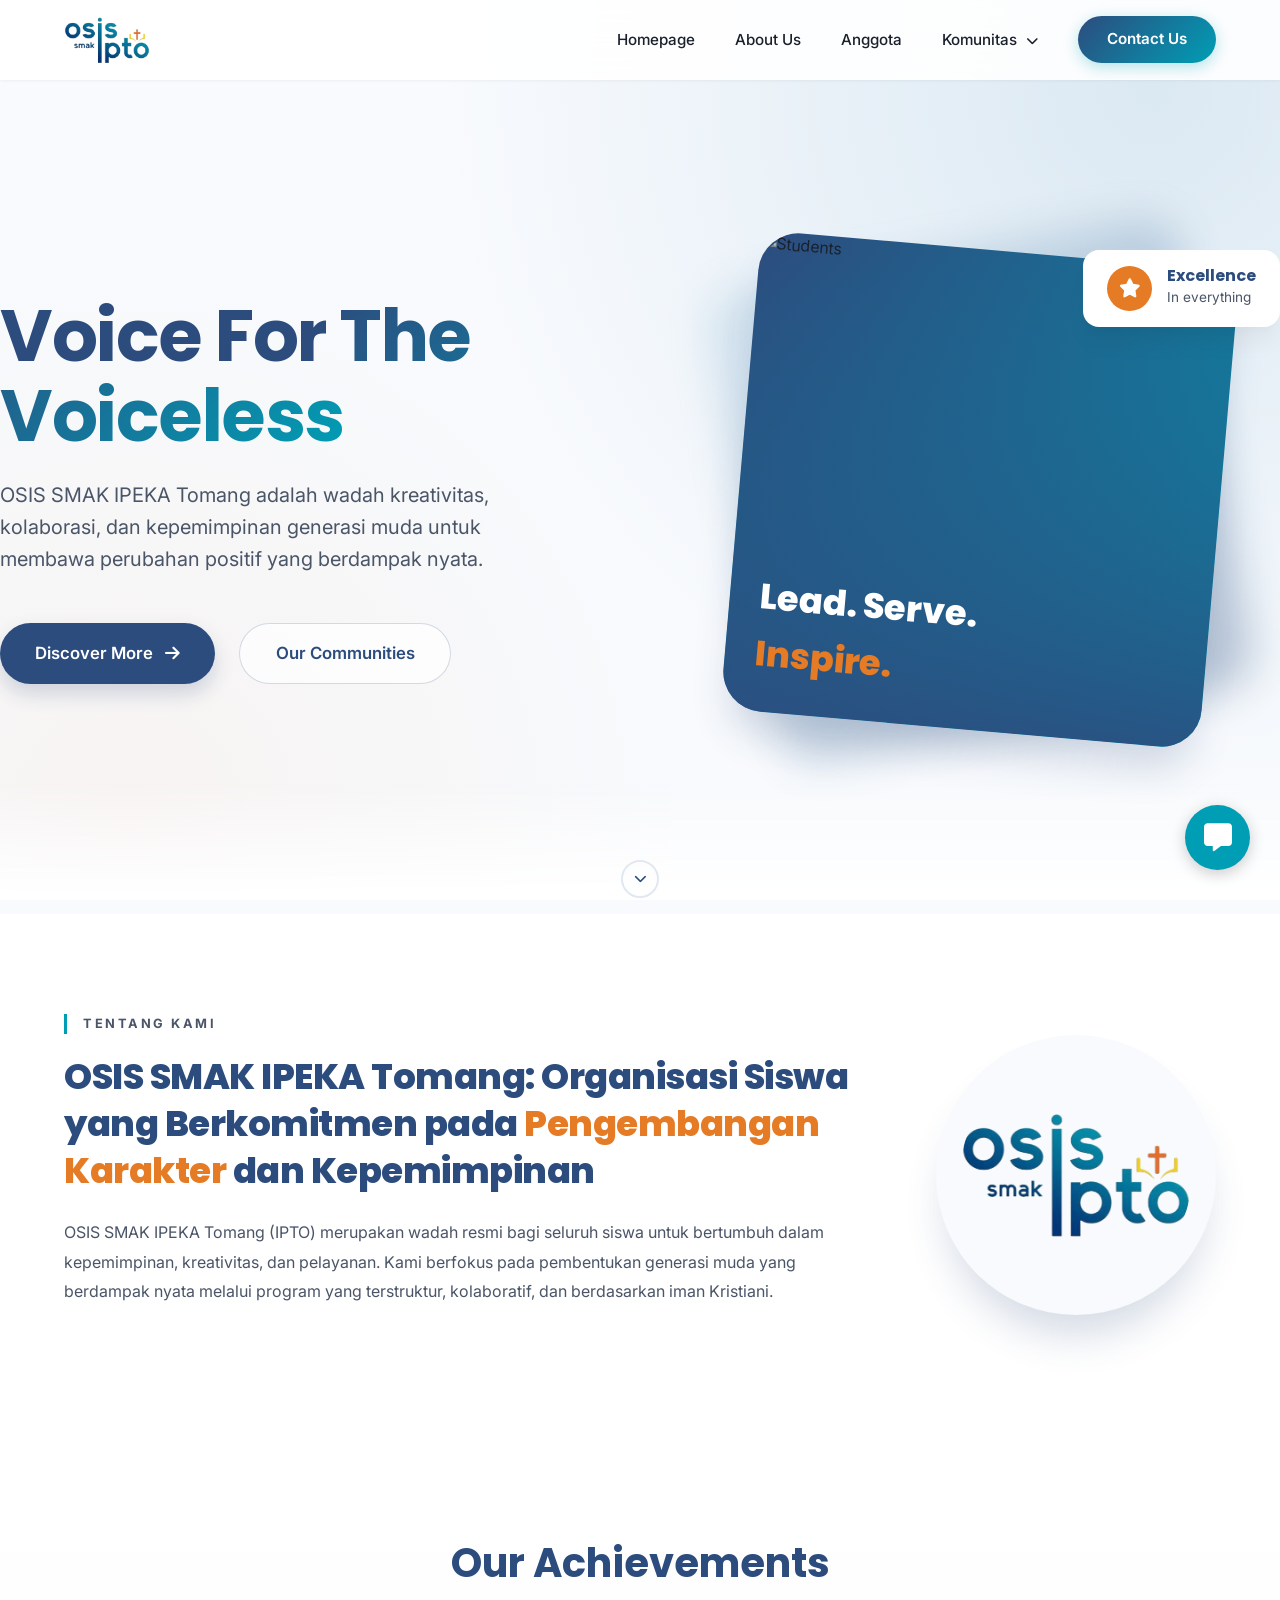
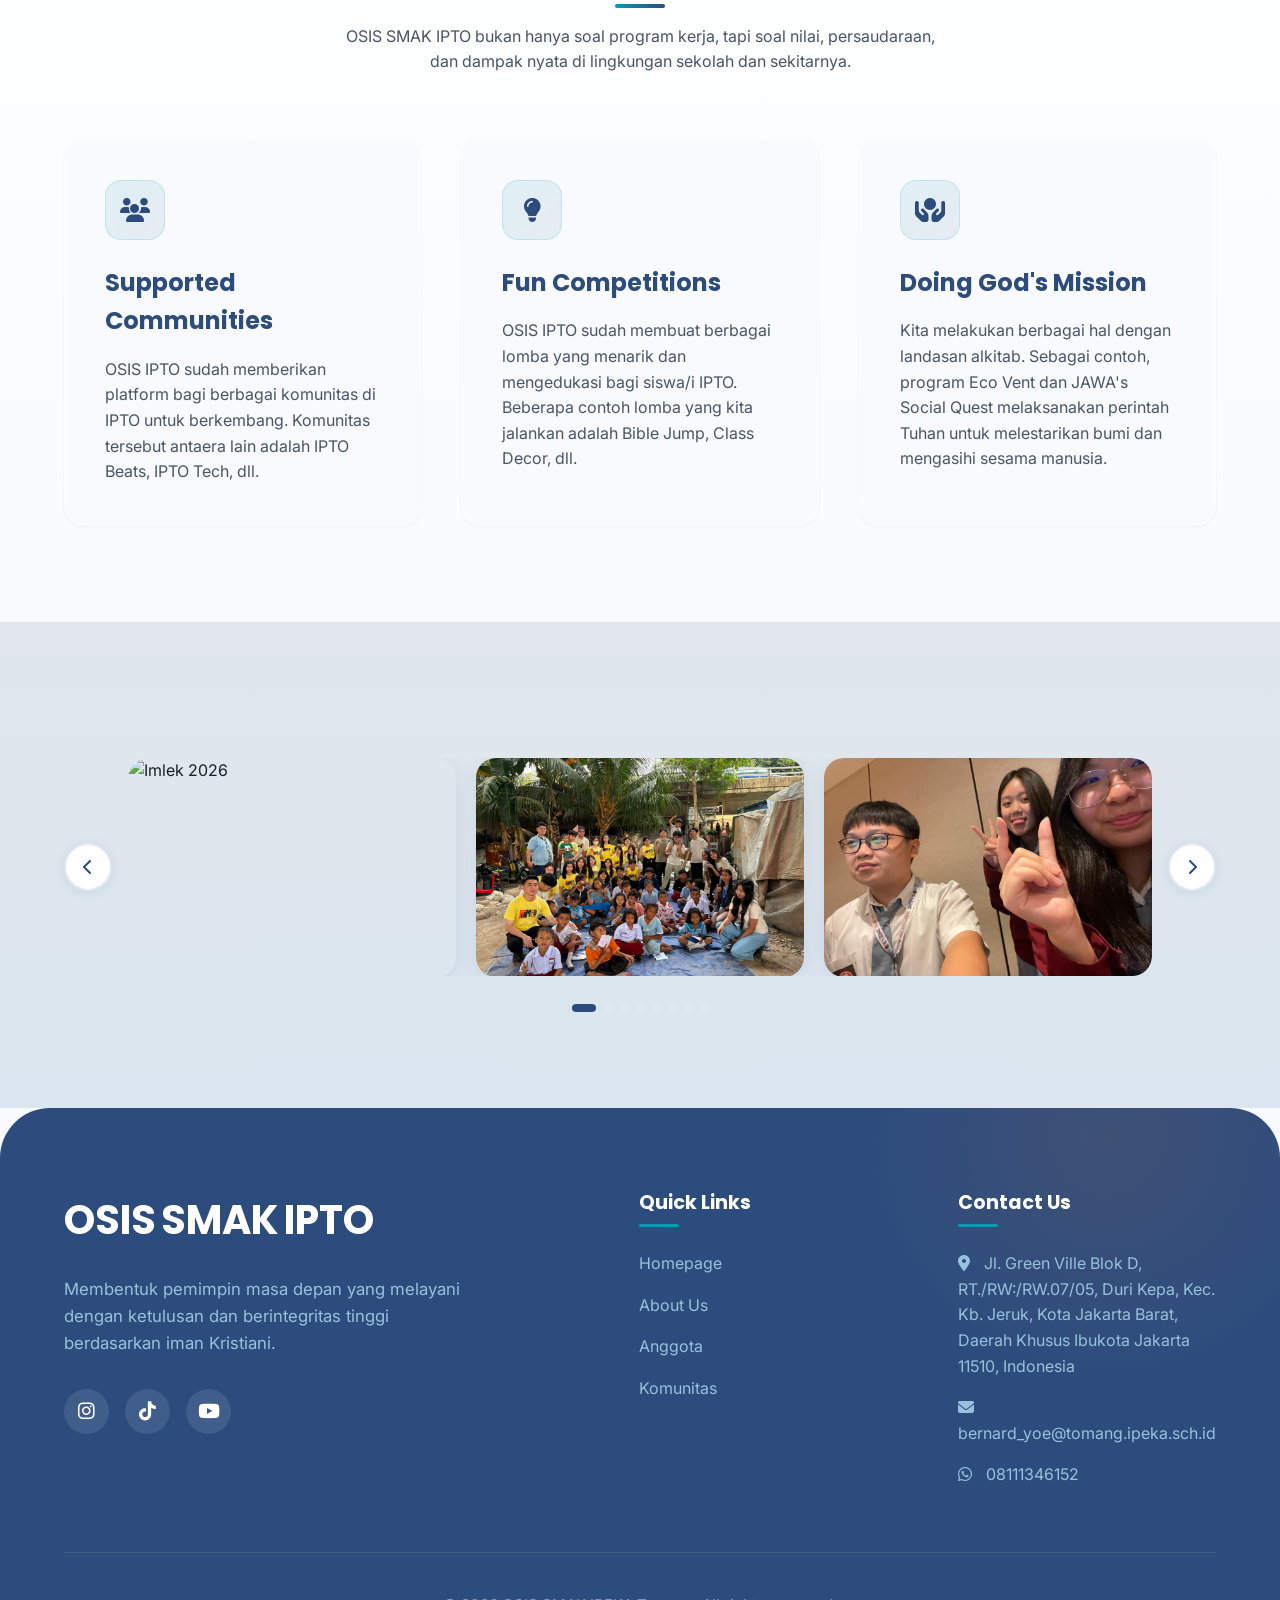
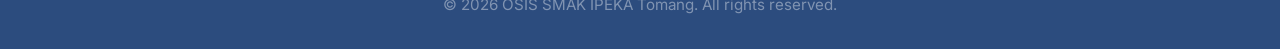
==== commit e6a007bc: "Formatting" ====
--- a/index.html
+++ b/index.html
@@ -25,8 +25,8 @@
                         <a href="aboutus" class="btn btn-primary">
                             Discover More <i class="fa-solid fa-arrow-right"></i>
                         </a>
-                        <a href="acara" class="btn btn-outline">
-                            Our Events
+                        <a href="komunitas" class="btn btn-outline">
+                            Our Communities
                         </a>
                     </div>
                 </div>
@@ -76,7 +76,8 @@
                 <div class="tentang-content">
                     <span class="tentang-label reveal-item">Tentang Kami</span>
                     <h2 class="tentang-title reveal-item">OSIS SMAK IPEKA Tomang: Organisasi Siswa yang Berkomitmen pada
-                        <span class="tentang-accent">Pengembangan Karakter</span> dan Kepemimpinan</h2>
+                        <span class="tentang-accent">Pengembangan Karakter</span> dan Kepemimpinan
+                    </h2>
                     <p class="tentang-desc reveal-item">OSIS SMAK IPEKA Tomang (IPTO) merupakan wadah resmi bagi seluruh
                         siswa untuk bertumbuh dalam kepemimpinan, kreativitas, dan pelayanan. Kami berfokus pada
                         pembentukan generasi muda yang berdampak nyata melalui program yang terstruktur, kolaboratif,
@@ -143,10 +144,9 @@
                                     </div>
                                 </div>
                             </div>
-                            <!-- Slide 2 -->
-                            <div class="gallery-slide">
-                                <img src="https://images.unsplash.com/photo-1529070538774-1843cb3265df?w=800&q=80"
-                                    alt="Class Meeting">
+                             <!-- Slide 2 -->
+                            <div class="gallery-slide">
+                                <img src="assets/Dokumentasi/galeri.jpeg" alt="Class Meeting">
                                 <div class="gallery-overlay">
                                     <div class="gallery-info">
                                         <h4>Class Meeting</h4>
@@ -154,69 +154,63 @@
                                     </div>
                                 </div>
                             </div>
-                            <!-- Slide 3 -->
-                            <div class="gallery-slide">
-                                <img src="https://images.unsplash.com/photo-1517486808906-6ca8b3f04846?w=800&q=80"
-                                    alt="Eco Vent">
-                                <div class="gallery-overlay">
-                                    <div class="gallery-info">
-                                        <h4>Eco Vent</h4>
-                                        <p>Aksi peduli lingkungan sekolah</p>
-                                    </div>
-                                </div>
-                            </div>
-                            <!-- Slide 4 -->
-                            <div class="gallery-slide">
-                                <img src="https://images.unsplash.com/photo-1509062522246-3755977927d7?w=800&q=80"
-                                    alt="Baksos OSIS">
-                                <div class="gallery-overlay">
-                                    <div class="gallery-info">
-                                        <h4>Baksos OSIS</h4>
-                                        <p>Berbagi kasih dengan sesama</p>
+                             <!-- Slide 3 -->
+                            <div class="gallery-slide">
+                                <img src="assets/Dokumentasi/galeri1.jpeg" alt="Behind the scenes">
+                                <div class="gallery-overlay">
+                                    <div class="gallery-info">
+                                        <h4>Behind the scenes</h4>
+                                        <p>What we are like behind the scenes</p>
+                                    </div>
+                                </div>
+                            </div>
+                             <!-- Slide 4 -->
+                            <div class="gallery-slide">
+                                <img src="assets/Dokumentasi/galeri2.jpeg" alt="Behind the scenes">
+                                <div class="gallery-overlay">
+                                    <div class="gallery-info">
+                                        <h4>Behind the scenes</h4>
+                                        <p>What we are like behind the scenes</p>
                                     </div>
                                 </div>
                             </div>
                             <!-- Slide 5 -->
                             <div class="gallery-slide">
-                                <img src="https://images.unsplash.com/photo-1511671782779-c97d3d27a1d4?w=800&q=80"
-                                    alt="Pensi SMAK IPTO">
-                                <div class="gallery-overlay">
-                                    <div class="gallery-info">
-                                        <h4>Pensi SMAK IPTO</h4>
-                                        <p>Penampilan bakat siswa/i</p>
+                                <img src="assets/Dokumentasi/galeri3.jpeg" alt="Pensi SMAK IPTO">
+                                <div class="gallery-overlay">
+                                    <div class="gallery-info">
+                                        <h4>MPLS 2026</h4>
+                                        <p>Masa Pengenalan Lingkungan Sekolah</p>
                                     </div>
                                 </div>
                             </div>
                             <!-- Slide 6 -->
                             <div class="gallery-slide">
-                                <img src="https://images.unsplash.com/photo-1524178232363-1fb28f74b573?w=800&q=80"
-                                    alt="Seminar Kepemimpinan">
-                                <div class="gallery-overlay">
-                                    <div class="gallery-info">
-                                        <h4>Seminar Kepemimpinan</h4>
-                                        <p>Membangun karakter pemimpin</p>
+                                <img src="assets/Dokumentasi/galeri4.jpeg" alt="Seminar Kepemimpinan">
+                                <div class="gallery-overlay">
+                                    <div class="gallery-info">
+                                        <h4>Sekbid 3 - Recycling</h4>
+                                        <p>Membuat tong sampah</p>
                                     </div>
                                 </div>
                             </div>
                             <!-- Slide 7 -->
                             <div class="gallery-slide">
-                                <img src="https://images.unsplash.com/photo-1541178735493-479c1a27ed24?w=800&q=80"
-                                    alt="Retreat OSIS">
-                                <div class="gallery-overlay">
-                                    <div class="gallery-info">
-                                        <h4>Retreat OSIS</h4>
-                                        <p>Mempererat hubungan pengurus</p>
-                                    </div>
-                                </div>
-                            </div>
-                            <!-- Slide 8 -->
-                            <div class="gallery-slide">
-                                <img src="https://images.unsplash.com/photo-1559027615-cd4628902d4a?w=800&q=80"
-                                    alt="JAWA Social Quest">
-                                <div class="gallery-overlay">
-                                    <div class="gallery-info">
-                                        <h4>JAWA's Social Quest</h4>
-                                        <p>Melayani masyarakat sekitar</p>
+                                <img src="assets/Dokumentasi/galeri5.jpeg" alt="Retreat OSIS">
+                                <div class="gallery-overlay">
+                                    <div class="gallery-info">
+                                        <h4>CNY Osis</h4>
+                                        <p>Merayakan imlek bersamma</p>
+                                    </div>
+                                </div>
+                            </div>
+                             <!-- Slide 8 -->
+                            <div class="gallery-slide">
+                                <img src="assets/Dokumentasi/1000115378.jpg" alt="Behind the scenes">
+                                <div class="gallery-overlay">
+                                    <div class="gallery-info">
+                                        <h4>Behind the scenes</h4>
+                                        <p>What we are like behind the scenes</p>
                                     </div>
                                 </div>
                             </div>
@@ -241,34 +235,34 @@
     </footer>
 
     <script>
-    // 1. Fetch the unified nav template
-    fetch('components/navbar.html')
-        .then(response => response.text())
-        .then(htmlContent => {
-            // 2. Inject the code layout into the placeholder target
-            document.getElementById('global-nav').innerHTML = htmlContent;
-            const currentPath = window.location.pathname.split('/').pop() || 'index';
-            document.querySelectorAll('.nav-link, .mobile-nav-link').forEach(link => {
-                if (link.getAttribute('href') === currentPath) {
-                    link.classList.add('active');
-                }
-            });
-            const mobileNavScript = document.createElement('script');
-            mobileNavScript.src = 'mobile-nav.js';
-            document.body.appendChild(mobileNavScript);
-        })
-        .catch(error => console.error('Error constructing modular navbar wrapper:', error));
-
-   // 2. Fetch the unified footer template
-    fetch('components/footer.html')
-        .then(response => response.text())
-        .then(htmlContent => {
-            // Inject the footer code into the placeholder target
-            document.getElementById('global-footer').innerHTML = htmlContent;
-        })
-        .catch(error => console.error('Error constructing modular footer wrapper:', error));
+        // 1. Fetch the unified nav template
+        fetch('components/navbar.html')
+            .then(response => response.text())
+            .then(htmlContent => {
+                // 2. Inject the code layout into the placeholder target
+                document.getElementById('global-nav').innerHTML = htmlContent;
+                const currentPath = window.location.pathname.split('/').pop() || 'index';
+                document.querySelectorAll('.nav-link, .mobile-nav-link').forEach(link => {
+                    if (link.getAttribute('href') === currentPath) {
+                        link.classList.add('active');
+                    }
+                });
+                const mobileNavScript = document.createElement('script');
+                mobileNavScript.src = 'mobile-nav.js';
+                document.body.appendChild(mobileNavScript);
+            })
+            .catch(error => console.error('Error constructing modular navbar wrapper:', error));
+
+        // 2. Fetch the unified footer template
+        fetch('components/footer.html')
+            .then(response => response.text())
+            .then(htmlContent => {
+                // Inject the footer code into the placeholder target
+                document.getElementById('global-footer').innerHTML = htmlContent;
+            })
+            .catch(error => console.error('Error constructing modular footer wrapper:', error));
     </script>
-    
+
     <script src="scroll-reveal.js"></script>
     <script>
         // ===== NAVBAR SCROLL SHADOW =====
@@ -278,13 +272,13 @@
             if (!ticking) {
                 requestAnimationFrame(function () {
                     var y = window.scrollY;
-                    
+
                     // 🚨 Grab the navbar dynamically inside the scroll event!
                     var navbar = document.querySelector('.navbar');
                     if (navbar) {
                         navbar.classList.toggle('scrolled', y > 60);
                     }
-                    
+
                     if (scrollIndicator) scrollIndicator.classList.toggle('hidden', y > 100);
                     ticking = false;
                 });
@@ -377,7 +371,7 @@
             });
         })();
     </script>
-<script src="chatbot.js?v=1.0.1"></script>
+    <script src="chatbot.js?v=1.0.1"></script>
 </body>
 
 </html>
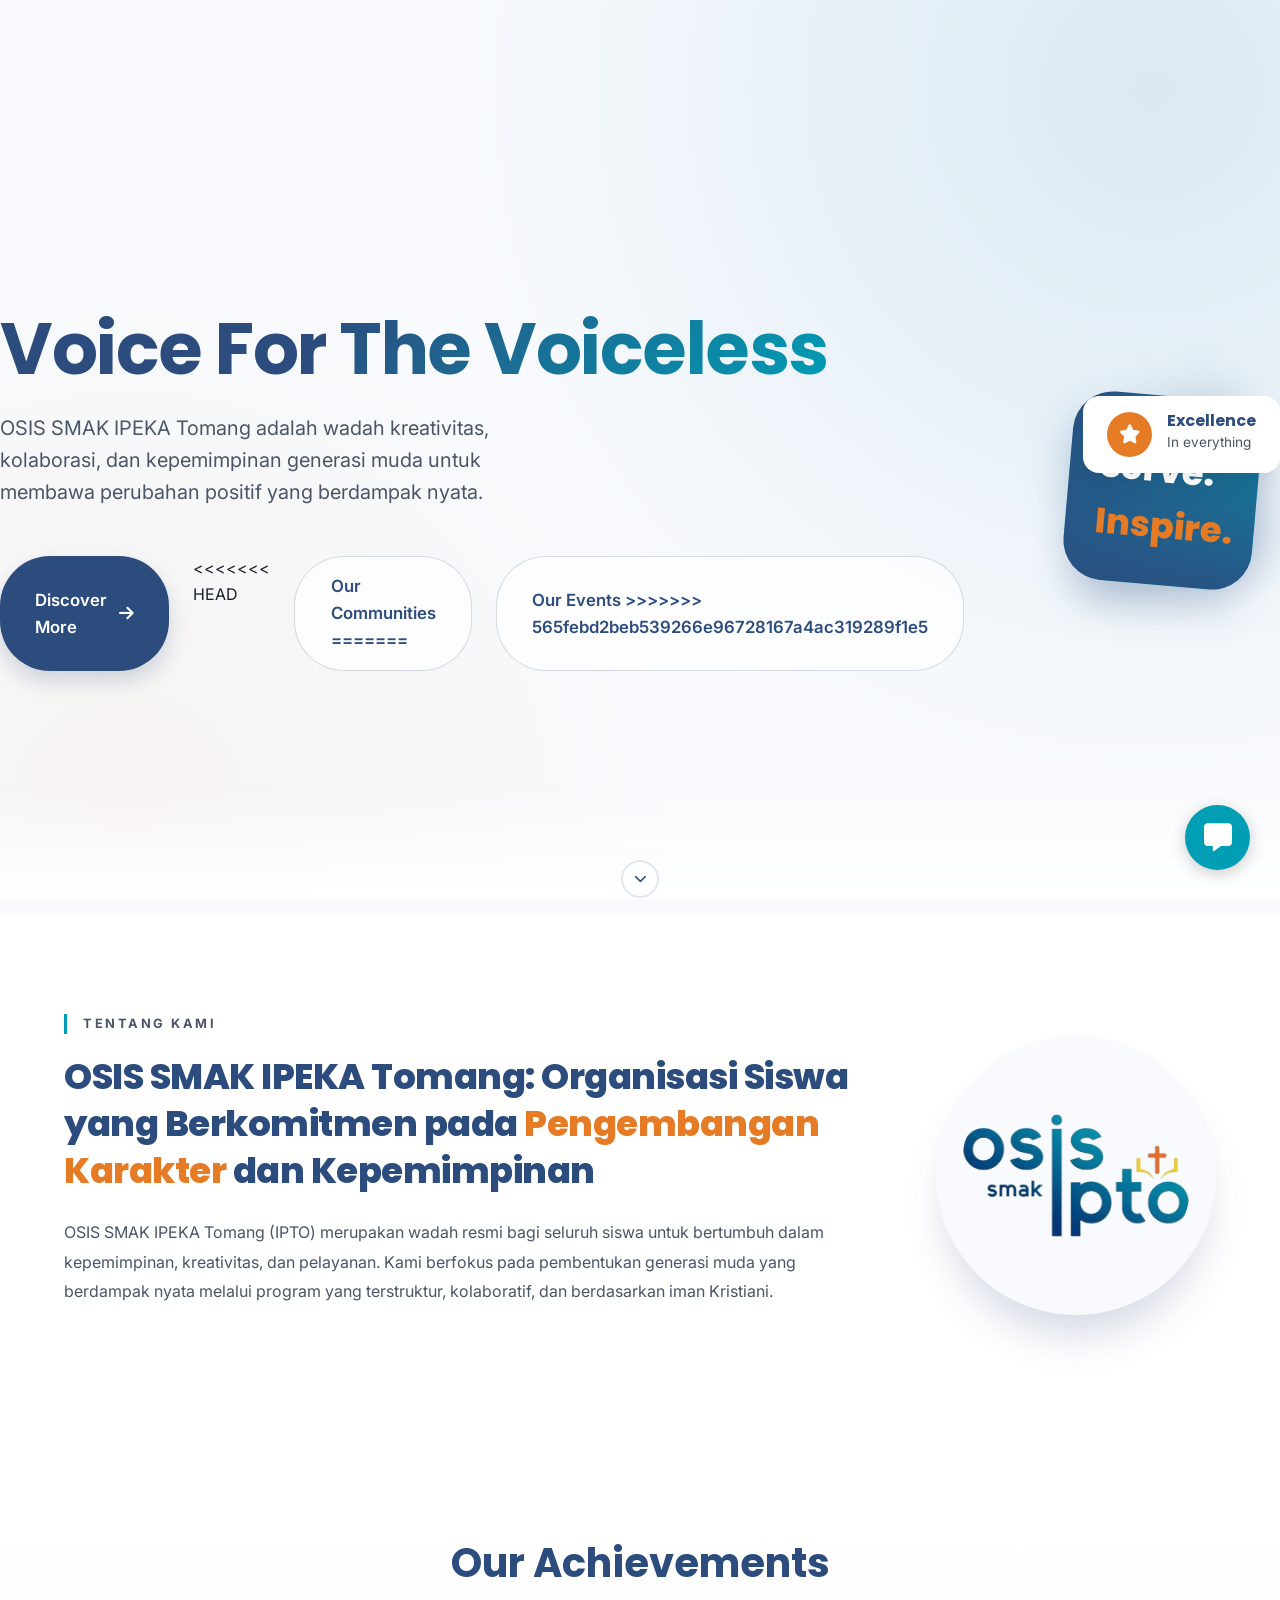
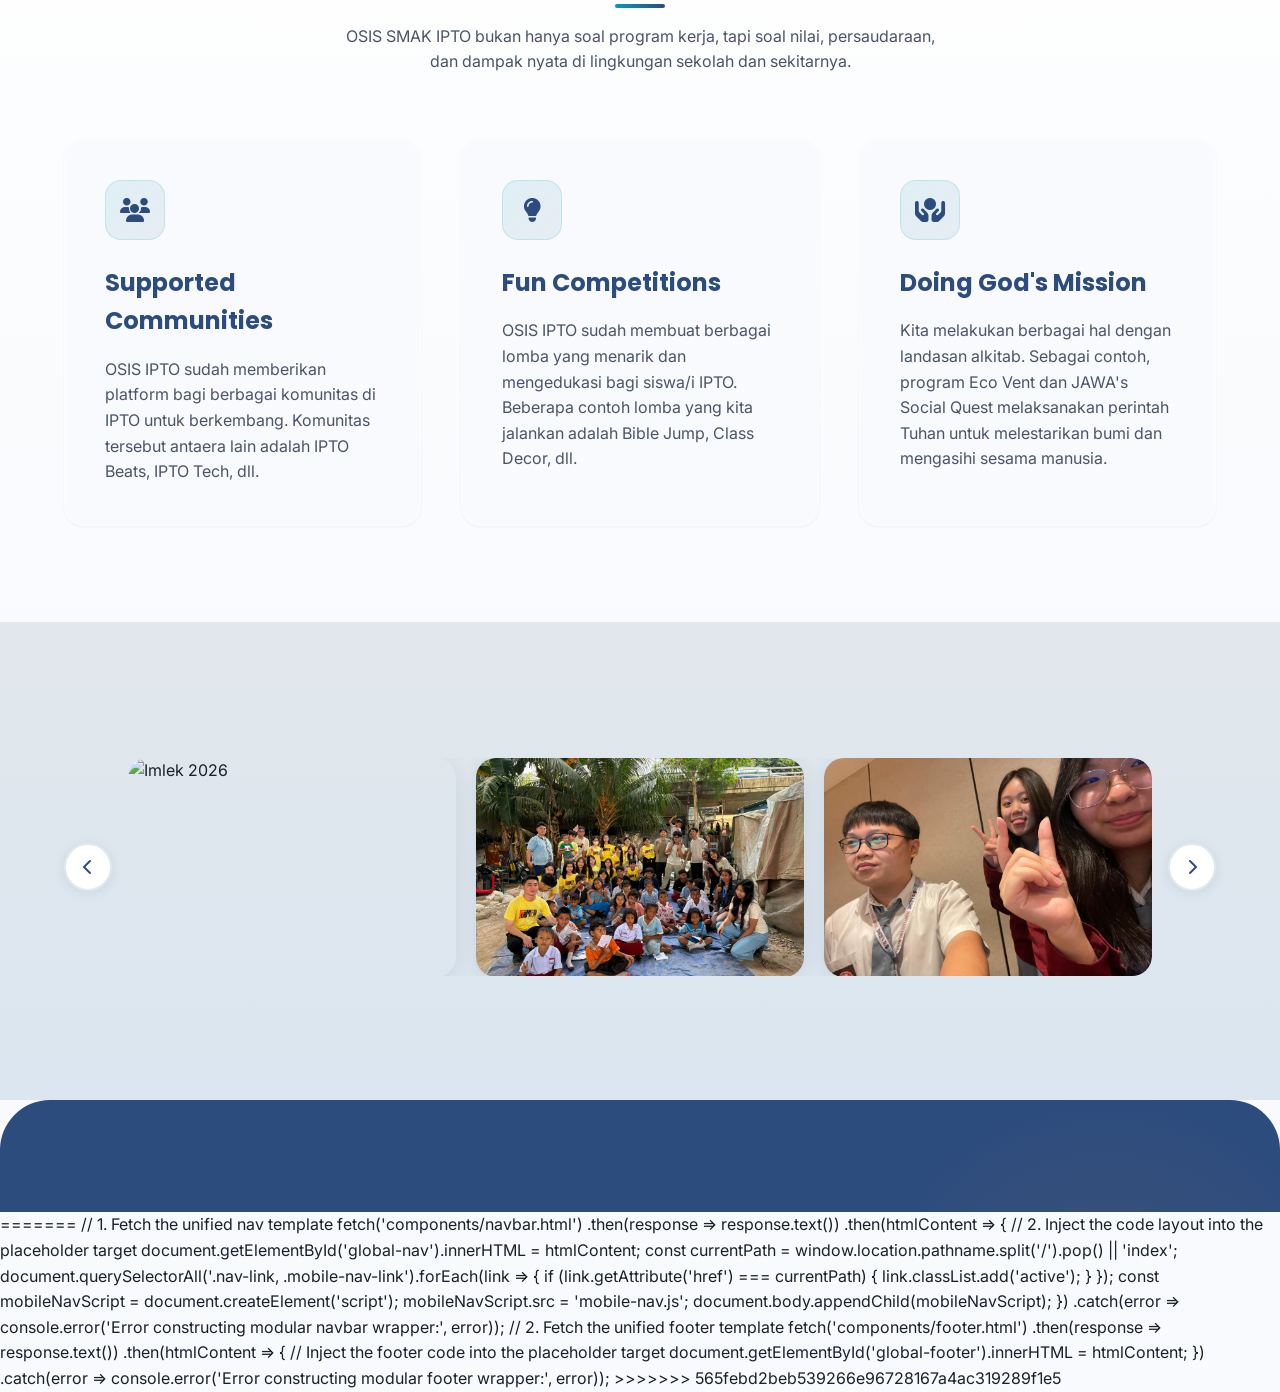
==== commit d8a1d473: "Merge branch 'master' of https://github.com/Bernardyoe/test-website-osis" ====
--- a/index.html
+++ b/index.html
@@ -25,8 +25,13 @@
                         <a href="aboutus" class="btn btn-primary">
                             Discover More <i class="fa-solid fa-arrow-right"></i>
                         </a>
+<<<<<<< HEAD
                         <a href="komunitas" class="btn btn-outline">
                             Our Communities
+=======
+                        <a href="acara" class="btn btn-outline">
+                            Our Events
+>>>>>>> 565febd2beb539266e96728167a4ac319289f1e5
                         </a>
                     </div>
                 </div>
@@ -235,6 +240,7 @@
     </footer>
 
     <script>
+<<<<<<< HEAD
         // 1. Fetch the unified nav template
         fetch('components/navbar.html')
             .then(response => response.text())
@@ -263,6 +269,36 @@
             .catch(error => console.error('Error constructing modular footer wrapper:', error));
     </script>
 
+=======
+    // 1. Fetch the unified nav template
+    fetch('components/navbar.html')
+        .then(response => response.text())
+        .then(htmlContent => {
+            // 2. Inject the code layout into the placeholder target
+            document.getElementById('global-nav').innerHTML = htmlContent;
+            const currentPath = window.location.pathname.split('/').pop() || 'index';
+            document.querySelectorAll('.nav-link, .mobile-nav-link').forEach(link => {
+                if (link.getAttribute('href') === currentPath) {
+                    link.classList.add('active');
+                }
+            });
+            const mobileNavScript = document.createElement('script');
+            mobileNavScript.src = 'mobile-nav.js';
+            document.body.appendChild(mobileNavScript);
+        })
+        .catch(error => console.error('Error constructing modular navbar wrapper:', error));
+
+   // 2. Fetch the unified footer template
+    fetch('components/footer.html')
+        .then(response => response.text())
+        .then(htmlContent => {
+            // Inject the footer code into the placeholder target
+            document.getElementById('global-footer').innerHTML = htmlContent;
+        })
+        .catch(error => console.error('Error constructing modular footer wrapper:', error));
+    </script>
+    
+>>>>>>> 565febd2beb539266e96728167a4ac319289f1e5
     <script src="scroll-reveal.js"></script>
     <script>
         // ===== NAVBAR SCROLL SHADOW =====
@@ -272,13 +308,21 @@
             if (!ticking) {
                 requestAnimationFrame(function () {
                     var y = window.scrollY;
-
+<<<<<<< HEAD
+
+=======
+                    
+>>>>>>> 565febd2beb539266e96728167a4ac319289f1e5
                     // 🚨 Grab the navbar dynamically inside the scroll event!
                     var navbar = document.querySelector('.navbar');
                     if (navbar) {
                         navbar.classList.toggle('scrolled', y > 60);
                     }
-
+<<<<<<< HEAD
+
+=======
+                    
+>>>>>>> 565febd2beb539266e96728167a4ac319289f1e5
                     if (scrollIndicator) scrollIndicator.classList.toggle('hidden', y > 100);
                     ticking = false;
                 });
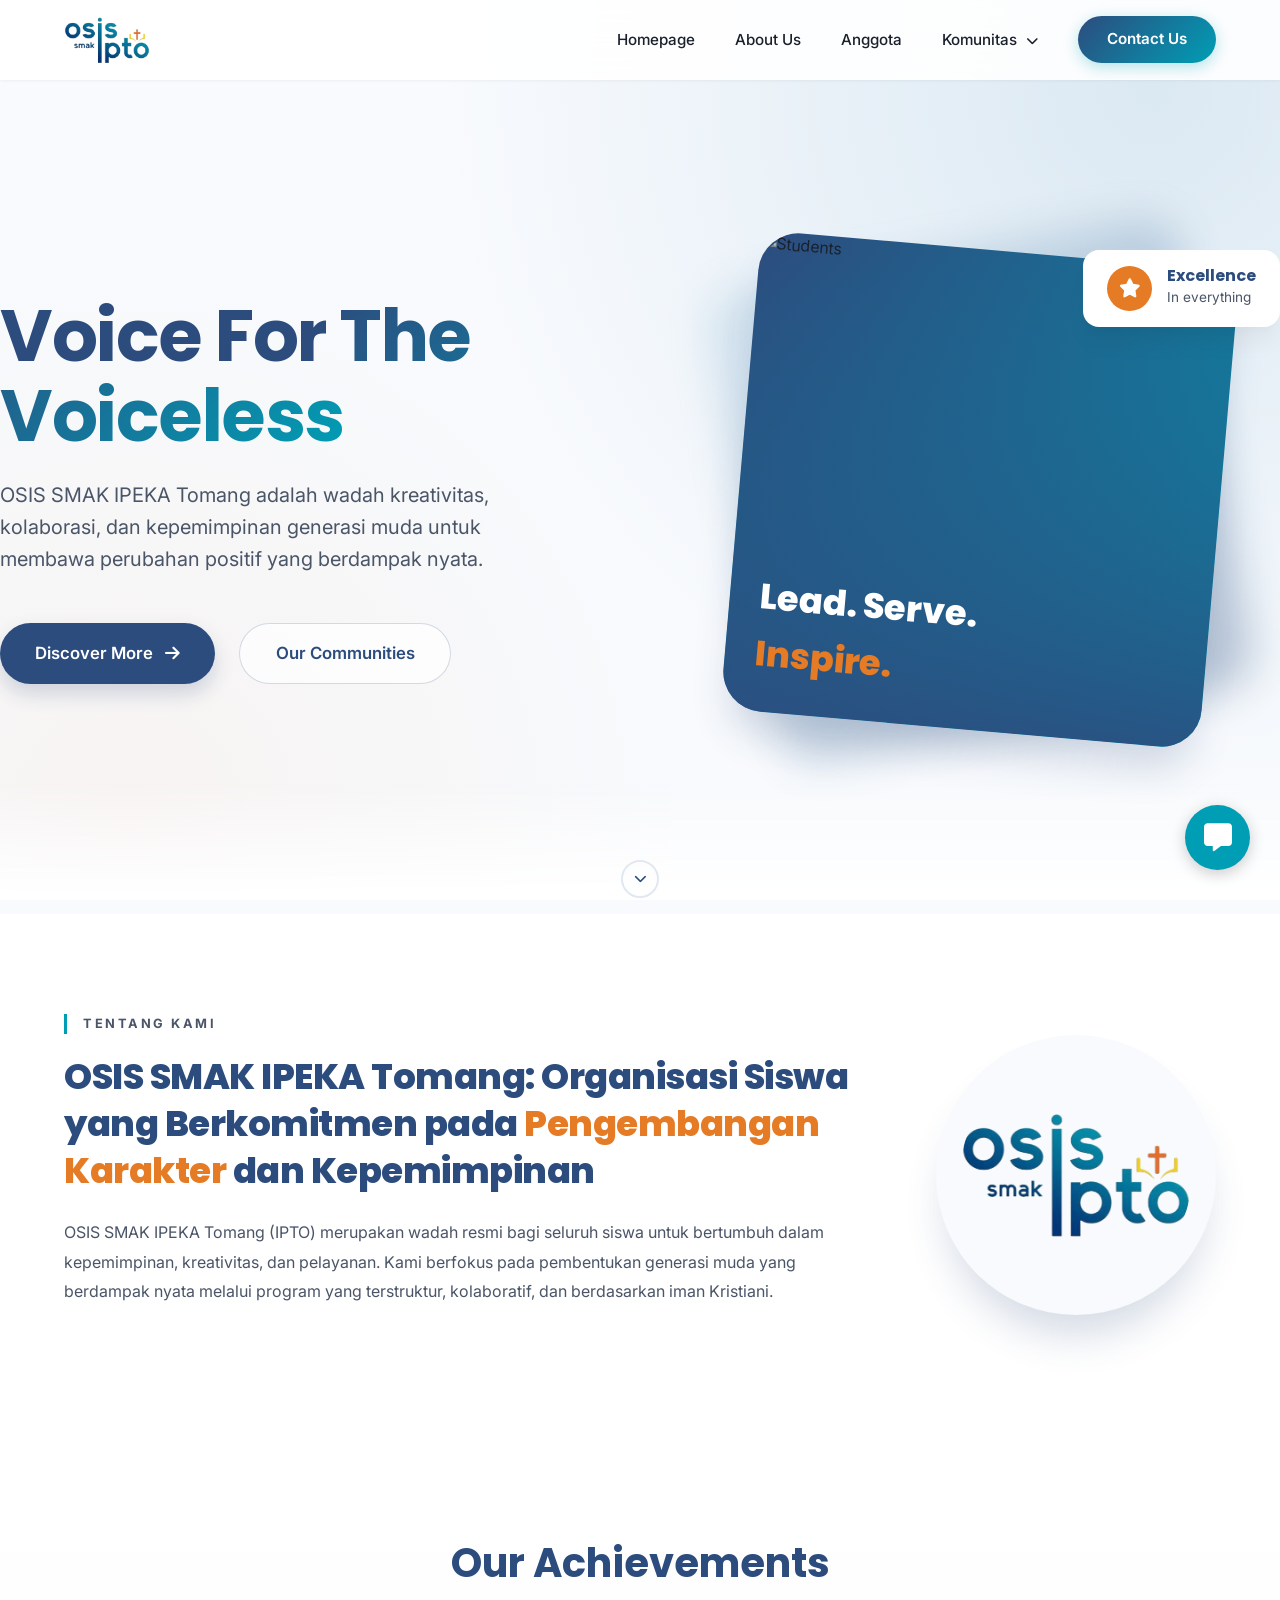
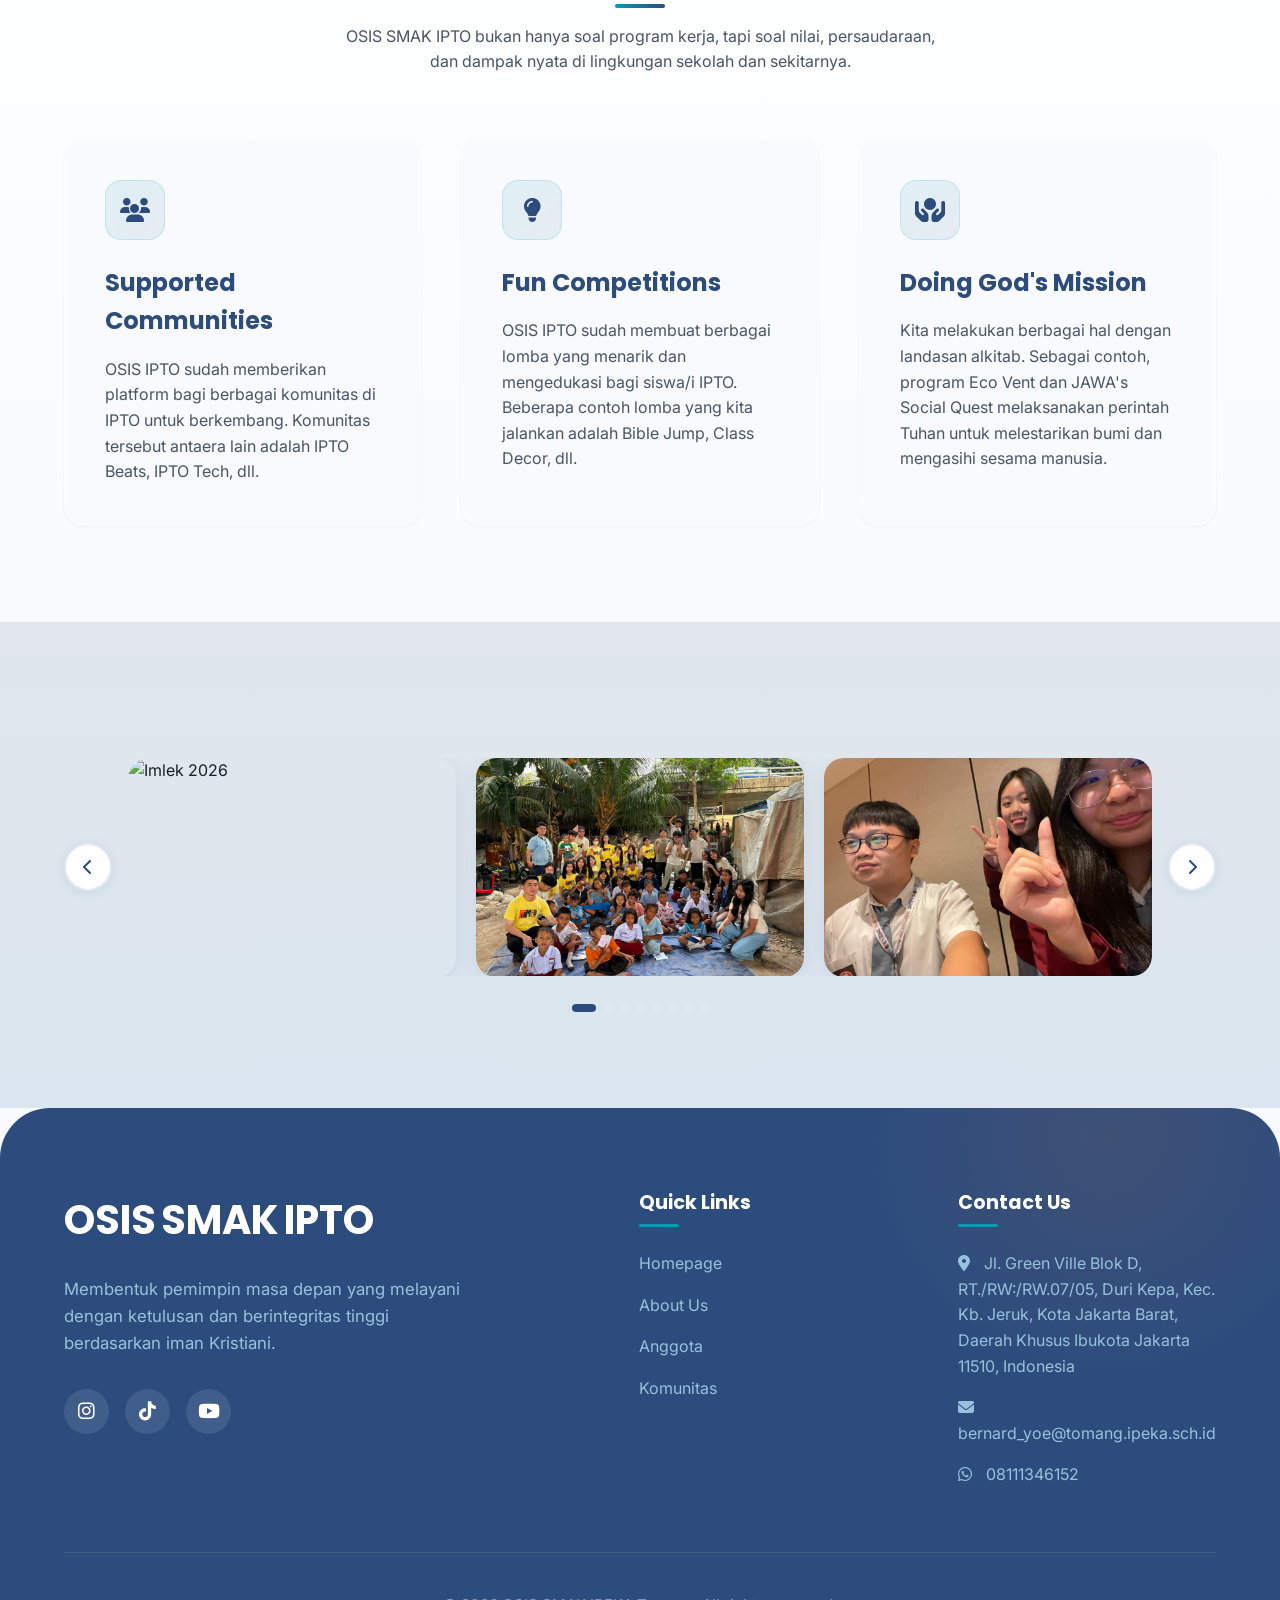
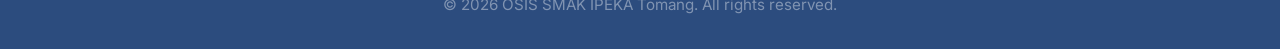
==== commit 49942621: "formatting 3" ====
--- a/index.html
+++ b/index.html
@@ -25,13 +25,8 @@
                         <a href="aboutus" class="btn btn-primary">
                             Discover More <i class="fa-solid fa-arrow-right"></i>
                         </a>
-<<<<<<< HEAD
                         <a href="komunitas" class="btn btn-outline">
                             Our Communities
-=======
-                        <a href="acara" class="btn btn-outline">
-                            Our Events
->>>>>>> 565febd2beb539266e96728167a4ac319289f1e5
                         </a>
                     </div>
                 </div>
@@ -240,7 +235,6 @@
     </footer>
 
     <script>
-<<<<<<< HEAD
         // 1. Fetch the unified nav template
         fetch('components/navbar.html')
             .then(response => response.text())
@@ -269,36 +263,6 @@
             .catch(error => console.error('Error constructing modular footer wrapper:', error));
     </script>
 
-=======
-    // 1. Fetch the unified nav template
-    fetch('components/navbar.html')
-        .then(response => response.text())
-        .then(htmlContent => {
-            // 2. Inject the code layout into the placeholder target
-            document.getElementById('global-nav').innerHTML = htmlContent;
-            const currentPath = window.location.pathname.split('/').pop() || 'index';
-            document.querySelectorAll('.nav-link, .mobile-nav-link').forEach(link => {
-                if (link.getAttribute('href') === currentPath) {
-                    link.classList.add('active');
-                }
-            });
-            const mobileNavScript = document.createElement('script');
-            mobileNavScript.src = 'mobile-nav.js';
-            document.body.appendChild(mobileNavScript);
-        })
-        .catch(error => console.error('Error constructing modular navbar wrapper:', error));
-
-   // 2. Fetch the unified footer template
-    fetch('components/footer.html')
-        .then(response => response.text())
-        .then(htmlContent => {
-            // Inject the footer code into the placeholder target
-            document.getElementById('global-footer').innerHTML = htmlContent;
-        })
-        .catch(error => console.error('Error constructing modular footer wrapper:', error));
-    </script>
-    
->>>>>>> 565febd2beb539266e96728167a4ac319289f1e5
     <script src="scroll-reveal.js"></script>
     <script>
         // ===== NAVBAR SCROLL SHADOW =====
@@ -308,21 +272,13 @@
             if (!ticking) {
                 requestAnimationFrame(function () {
                     var y = window.scrollY;
-<<<<<<< HEAD
-
-=======
-                    
->>>>>>> 565febd2beb539266e96728167a4ac319289f1e5
+
                     // 🚨 Grab the navbar dynamically inside the scroll event!
                     var navbar = document.querySelector('.navbar');
                     if (navbar) {
                         navbar.classList.toggle('scrolled', y > 60);
                     }
-<<<<<<< HEAD
-
-=======
-                    
->>>>>>> 565febd2beb539266e96728167a4ac319289f1e5
+
                     if (scrollIndicator) scrollIndicator.classList.toggle('hidden', y > 100);
                     ticking = false;
                 });
